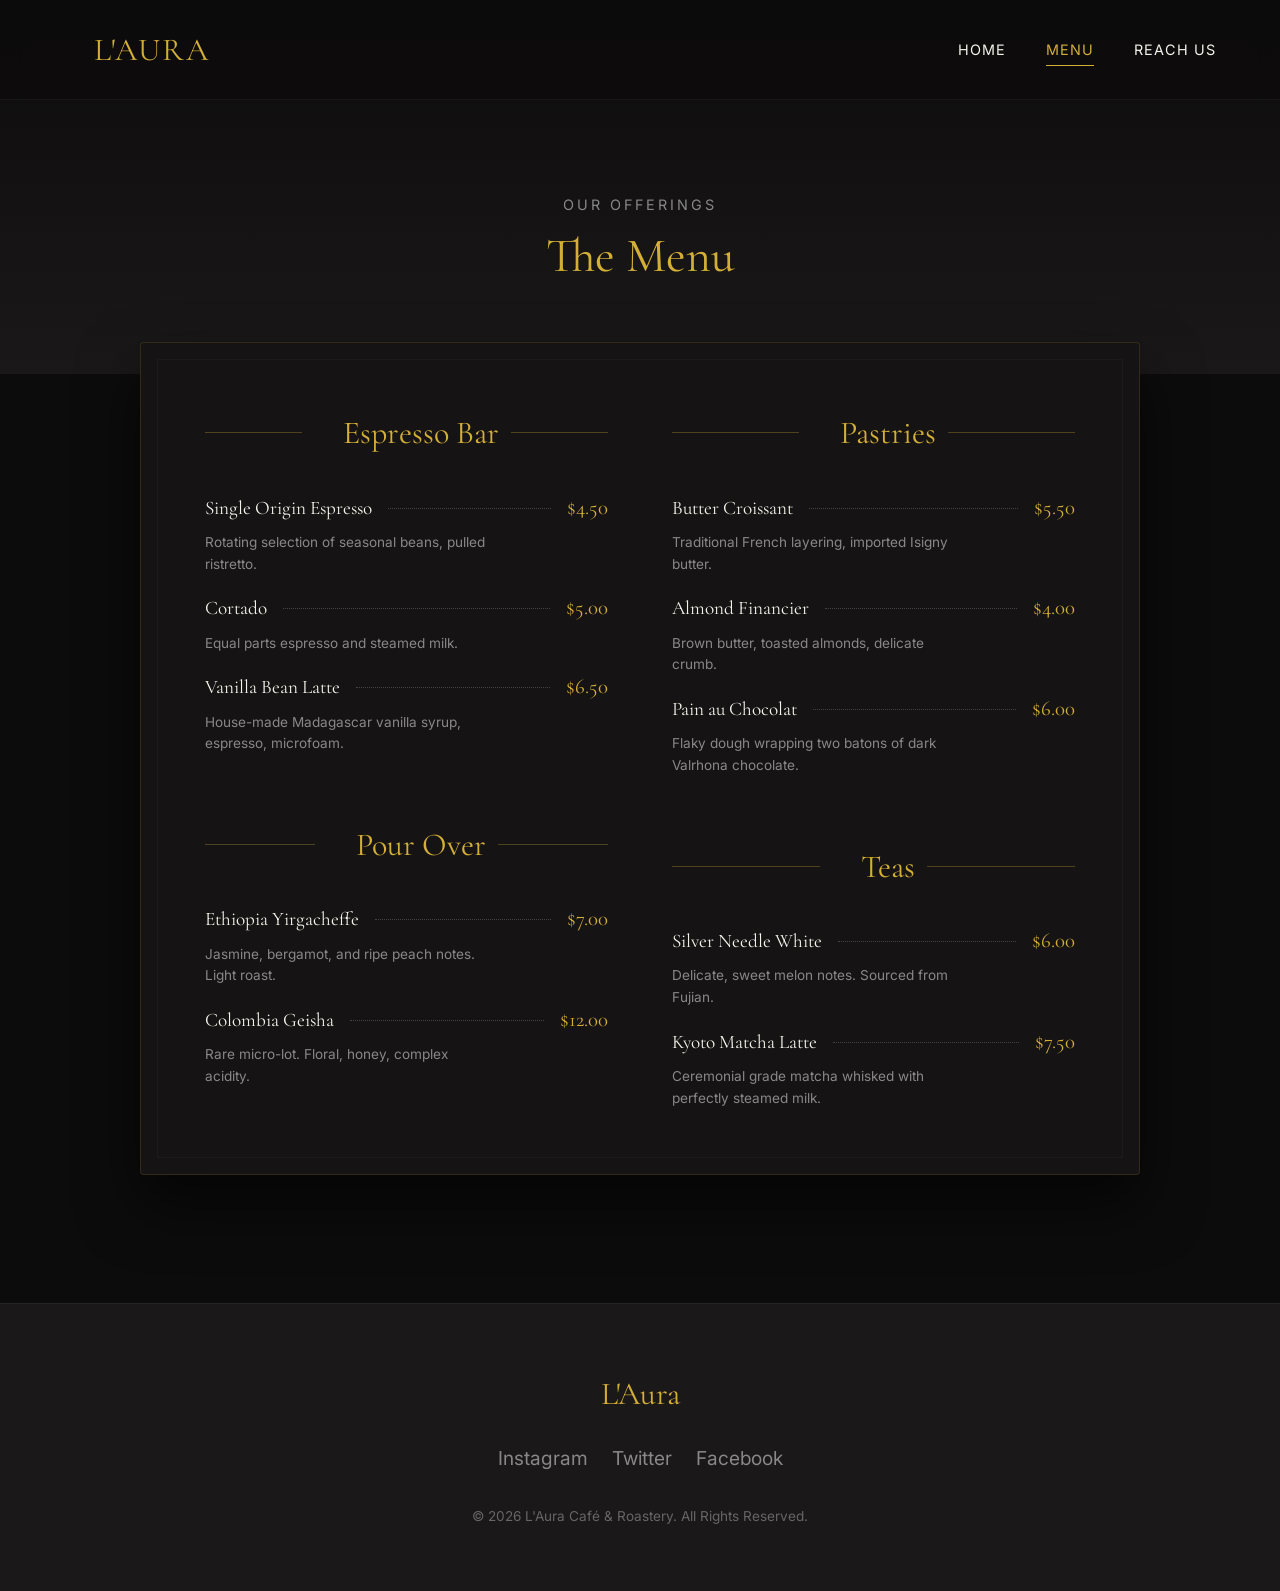
==== menu.html @ 6e77c5c4 "Menu: move item photos from list into the nutrition modal" ====
<!DOCTYPE html>
<html lang="en">
<head>
    <meta charset="UTF-8">
    <meta name="viewport" content="width=device-width, initial-scale=1.0">
    <title>Menu | L'Aura</title>
    <meta name="description" content="Explore our artisanal coffee and delicate pastry menu at L'Aura Café.">
    <link rel="preconnect" href="https://fonts.googleapis.com">
    <link rel="preconnect" href="https://fonts.gstatic.com" crossorigin>
    <link href="https://fonts.googleapis.com/css2?family=Cormorant+Garamond:ital,wght@0,300;0,400;0,600;1,400&family=Inter:wght@300;400;500&display=swap" rel="stylesheet">
    <!-- Tailwind CSS -->
    <script>tailwind.config = { corePlugins: { preflight: false }, theme: { extend: { colors: { gold: '#d4af37' } } } }</script>
    <script src="https://cdn.tailwindcss.com"></script>
    <!-- Swiper -->
    <link rel="stylesheet" href="https://cdn.jsdelivr.net/npm/swiper@11/swiper-bundle.min.css">
    <!-- AOS -->
    <link rel="stylesheet" href="https://cdn.jsdelivr.net/npm/aos@2.3.4/dist/aos.css">
    <!-- Styles -->
    <link rel="stylesheet" href="style.css">
    <style>
        .page-header {
            padding-top: 12rem;
            padding-bottom: 4rem;
            text-align: center;
            background: linear-gradient(to bottom, var(--color-bg) 0%, var(--color-secondary) 100%);
        }

        .menu-booklet {
            max-width: 1000px;
            margin: -2rem auto 8rem;
            background: #151313;
            border: 1px solid rgba(212, 175, 55, 0.15);
            padding: 4rem;
            box-shadow: 0 30px 60px rgba(0, 0, 0, 0.6);
            border-radius: 4px;
            position: relative;
        }

        .menu-booklet::before {
            content: '';
            position: absolute;
            top: 1rem; left: 1rem; right: 1rem; bottom: 1rem;
            border: 1px solid rgba(255, 255, 255, 0.03);
            pointer-events: none;
        }

        .menu-grid {
            display: grid;
            grid-template-columns: 1fr 1fr;
            gap: 4rem;
        }

        .menu-category-title {
            font-size: 2rem;
            margin-bottom: 2rem;
            text-align: center;
            color: var(--color-accent);
            display: flex;
            align-items: center;
            justify-content: center;
            gap: 0.75rem;
        }

        .menu-category-title::before,
        .menu-category-title::after {
            content: '';
            height: 1px;
            background: var(--color-accent);
            flex: 1;
            opacity: 0.3;
        }

        .menu-item {
            margin-bottom: 2.5rem;
            position: relative;
        }

        .menu-item.clickable {
            cursor: pointer;
            padding: 1rem;
            margin: -1rem;
            border-radius: 4px;
            transition: var(--transition);
        }

        .menu-item.clickable:hover { background: rgba(255, 255, 255, 0.03); }

        .click-hint {
            font-size: 0.7rem;
            text-transform: uppercase;
            letter-spacing: 1px;
            color: var(--color-accent);
            opacity: 0;
            transition: var(--transition);
            position: absolute;
            right: 1rem;
            bottom: 1rem;
        }

        .menu-item.clickable:hover .click-hint { opacity: 1; }

        .menu-item-header {
            display: flex;
            justify-content: space-between;
            align-items: baseline;
            margin-bottom: 0.5rem;
        }

        .dots {
            flex: 1;
            border-bottom: 1px dotted rgba(255, 255, 255, 0.2);
            margin: 0 1rem;
            position: relative;
            top: -5px;
        }

        .menu-item-title { font-size: 1.2rem; color: var(--color-text); }
        .menu-item-price { font-family: var(--font-heading); font-size: 1.3rem; color: var(--color-accent); }
        .menu-item-desc { font-size: 0.85rem; color: #888; padding-right: 7rem; }

        /* Modal */
        .modal-overlay {
            position: fixed; top: 0; left: 0;
            width: 100%; height: 100%;
            background: rgba(0, 0, 0, 0.8);
            backdrop-filter: blur(8px);
            -webkit-backdrop-filter: blur(8px);
            z-index: 2000;
            display: none;
            justify-content: center;
            align-items: center;
            opacity: 0;
            transition: opacity 0.4s ease;
        }
        .modal-overlay.show { opacity: 1; }

        .modal-content {
            background: var(--color-secondary);
            border: 1px solid rgba(212, 175, 55, 0.3);
            padding: 3rem;
            border-radius: 4px;
            max-width: 500px;
            width: 90%;
            position: relative;
            transform: translateY(20px) scale(0.95);
            transition: all 0.4s cubic-bezier(0.25, 0.46, 0.45, 0.94);
            box-shadow: 0 25px 50px -12px rgba(0, 0, 0, 0.5);
        }

        .modal-overlay.show .modal-content { transform: translateY(0) scale(1); }

        .close-modal {
            position: absolute; top: 1rem; right: 1.5rem;
            font-size: 2rem; color: #888; cursor: pointer;
            transition: var(--transition);
        }
        .close-modal:hover { color: var(--color-text); }

        .modal-title {
            font-size: 2rem;
            color: var(--color-accent);
            margin-bottom: 1.5rem;
            padding-bottom: 1rem;
            border-bottom: 1px solid rgba(255, 255, 255, 0.05);
        }

        .nutrition-grid { display: grid; grid-template-columns: 1fr; gap: 1rem; }

        .nutrition-item {
            display: flex;
            justify-content: space-between;
            align-items: center;
            padding: 0.8rem 0;
            border-bottom: 1px dashed rgba(255, 255, 255, 0.1);
        }
        .nutrition-item:last-child { border-bottom: none; }

        .nutrition-label {
            color: #aaa;
            font-size: 0.88rem;
            text-transform: uppercase;
            letter-spacing: 1px;
            display: flex;
            align-items: center;
            gap: 0.5rem;
        }
        .nutrition-label svg { width: 14px; height: 14px; color: var(--color-accent); opacity: 0.8; }
        .nutrition-value { color: var(--color-text); font-weight: 500; }

        @media (max-width: 768px) {
            .menu-grid { grid-template-columns: 1fr; gap: 2rem; }
            .menu-booklet { padding: 2rem; }
        }
    </style>
</head>
<body>

    <nav id="navbar">
        <a href="index.html" class="logo flex items-center gap-2">
            <i data-lucide="coffee" style="width:24px;height:24px;color:var(--color-accent);margin-right:6px;"></i>L'Aura
        </a>
        <div class="nav-links">
            <a href="index.html">Home</a>
            <a href="menu.html" class="active">Menu</a>
            <a href="reservation.html">Reach Us</a>
        </div>
        <button id="mobileToggle" aria-label="Toggle navigation">
            <i data-lucide="menu" style="width:24px;height:24px;"></i>
        </button>
    </nav>

    <div class="page-header">
        <span class="section-subtitle" data-aos="fade-up">Our Offerings</span>
        <h1 class="section-title" data-aos="fade-up" data-aos-delay="80">The Menu</h1>
    </div>

    <div class="menu-booklet" data-aos="fade-up" data-aos-delay="100">
        <div class="menu-grid">
            <!-- Column 1 -->
            <div>
                <h3 class="menu-category-title">
                    <i data-lucide="coffee" class="menu-category-icon"></i>
                    Espresso Bar
                </h3>

                <div class="menu-item clickable" data-image="https://images.unsplash.com/photo-1510591509098-f4fdc6d0ff04?q=80&w=800&auto=format&fit=crop" data-calories="5 kcal" data-macros="0g P / 1g C / 0g F" data-allergens="None" data-aos="fade-up" data-aos-delay="0">
                    <div class="menu-item-header">
                        <h4 class="menu-item-title">Single Origin Espresso</h4>
                        <div class="dots"></div>
                        <span class="menu-item-price">$4.50</span>
                    </div>
                    <p class="menu-item-desc">Rotating selection of seasonal beans, pulled ristretto.</p>
                    <span class="click-hint">Nutrition Info</span>
                </div>

                <div class="menu-item clickable" data-image="https://images.unsplash.com/photo-1534687941688-1b0fb600c02c?q=80&w=800&auto=format&fit=crop" data-calories="120 kcal" data-macros="6g P / 9g C / 7g F" data-allergens="Dairy (Milk)" data-aos="fade-up" data-aos-delay="80">
                    <div class="menu-item-header">
                        <h4 class="menu-item-title">Cortado</h4>
                        <div class="dots"></div>
                        <span class="menu-item-price">$5.00</span>
                    </div>
                    <p class="menu-item-desc">Equal parts espresso and steamed milk.</p>
                    <span class="click-hint">Nutrition Info</span>
                </div>

                <div class="menu-item clickable" data-image="https://images.unsplash.com/photo-1572442388796-11668a67e53d?q=80&w=800&auto=format&fit=crop" data-calories="250 kcal" data-macros="10g P / 35g C / 8g F" data-allergens="Dairy (Milk)" data-aos="fade-up" data-aos-delay="160">
                    <div class="menu-item-header">
                        <h4 class="menu-item-title">Vanilla Bean Latte</h4>
                        <div class="dots"></div>
                        <span class="menu-item-price">$6.50</span>
                    </div>
                    <p class="menu-item-desc">House-made Madagascar vanilla syrup, espresso, microfoam.</p>
                    <span class="click-hint">Nutrition Info</span>
                </div>

                <h3 class="menu-category-title" style="margin-top: 4rem;" data-aos="fade-up">
                    <i data-lucide="droplets" class="menu-category-icon"></i>
                    Pour Over
                </h3>

                <div class="menu-item clickable" data-image="https://images.unsplash.com/photo-1497935586351-b67a49e012bf?q=80&w=800&auto=format&fit=crop" data-calories="2 kcal" data-macros="0g P / 0g C / 0g F" data-allergens="None" data-aos="fade-up" data-aos-delay="0">
                    <div class="menu-item-header">
                        <h4 class="menu-item-title">Ethiopia Yirgacheffe</h4>
                        <div class="dots"></div>
                        <span class="menu-item-price">$7.00</span>
                    </div>
                    <p class="menu-item-desc">Jasmine, bergamot, and ripe peach notes. Light roast.</p>
                    <span class="click-hint">Nutrition Info</span>
                </div>

                <div class="menu-item clickable" data-image="https://images.unsplash.com/photo-1541167760496-1628856ab772?q=80&w=800&auto=format&fit=crop" data-calories="2 kcal" data-macros="0g P / 0g C / 0g F" data-allergens="None" data-aos="fade-up" data-aos-delay="80">
                    <div class="menu-item-header">
                        <h4 class="menu-item-title">Colombia Geisha</h4>
                        <div class="dots"></div>
                        <span class="menu-item-price">$12.00</span>
                    </div>
                    <p class="menu-item-desc">Rare micro-lot. Floral, honey, complex acidity.</p>
                    <span class="click-hint">Nutrition Info</span>
                </div>
            </div>

            <!-- Column 2 -->
            <div>
                <h3 class="menu-category-title" data-aos="fade-up">
                    <i data-lucide="cookie" class="menu-category-icon"></i>
                    Pastries
                </h3>

                <div class="menu-item clickable" data-image="https://images.unsplash.com/photo-1555507036-ab1f4038808a?q=80&w=800&auto=format&fit=crop" data-calories="340 kcal" data-macros="6g P / 38g C / 18g F" data-allergens="Gluten, Dairy, Eggs" data-aos="fade-up" data-aos-delay="0">
                    <div class="menu-item-header">
                        <h4 class="menu-item-title">Butter Croissant</h4>
                        <div class="dots"></div>
                        <span class="menu-item-price">$5.50</span>
                    </div>
                    <p class="menu-item-desc">Traditional French layering, imported Isigny butter.</p>
                    <span class="click-hint">Nutrition Info</span>
                </div>

                <div class="menu-item clickable" data-image="https://images.unsplash.com/photo-1621236378699-8597fc6a05b4?q=80&w=800&auto=format&fit=crop" data-calories="290 kcal" data-macros="7g P / 28g C / 16g F" data-allergens="Tree Nuts (Almond), Gluten, Dairy, Eggs" data-aos="fade-up" data-aos-delay="80">
                    <div class="menu-item-header">
                        <h4 class="menu-item-title">Almond Financier</h4>
                        <div class="dots"></div>
                        <span class="menu-item-price">$4.00</span>
                    </div>
                    <p class="menu-item-desc">Brown butter, toasted almonds, delicate crumb.</p>
                    <span class="click-hint">Nutrition Info</span>
                </div>

                <div class="menu-item clickable" data-image="https://images.unsplash.com/photo-1608198093002-ad4e005484ec?q=80&w=800&auto=format&fit=crop" data-calories="420 kcal" data-macros="5g P / 52g C / 22g F" data-allergens="Gluten, Dairy, Eggs, Soy" data-aos="fade-up" data-aos-delay="160">
                    <div class="menu-item-header">
                        <h4 class="menu-item-title">Pain au Chocolat</h4>
                        <div class="dots"></div>
                        <span class="menu-item-price">$6.00</span>
                    </div>
                    <p class="menu-item-desc">Flaky dough wrapping two batons of dark Valrhona chocolate.</p>
                    <span class="click-hint">Nutrition Info</span>
                </div>

                <h3 class="menu-category-title" style="margin-top: 4rem;" data-aos="fade-up">
                    <i data-lucide="leaf" class="menu-category-icon"></i>
                    Teas
                </h3>

                <div class="menu-item clickable" data-image="https://images.unsplash.com/photo-1576092762791-dd9e2220afa1?q=80&w=800&auto=format&fit=crop" data-calories="0 kcal" data-macros="0g P / 0g C / 0g F" data-allergens="None" data-aos="fade-up" data-aos-delay="0">
                    <div class="menu-item-header">
                        <h4 class="menu-item-title">Silver Needle White</h4>
                        <div class="dots"></div>
                        <span class="menu-item-price">$6.00</span>
                    </div>
                    <p class="menu-item-desc">Delicate, sweet melon notes. Sourced from Fujian.</p>
                    <span class="click-hint">Nutrition Info</span>
                </div>

                <div class="menu-item clickable" data-image="https://images.unsplash.com/photo-1582782500057-046637b55f1f?q=80&w=800&auto=format&fit=crop" data-calories="180 kcal" data-macros="5g P / 22g C / 6g F" data-allergens="Dairy (if standard milk)" data-aos="fade-up" data-aos-delay="80">
                    <div class="menu-item-header">
                        <h4 class="menu-item-title">Kyoto Matcha Latte</h4>
                        <div class="dots"></div>
                        <span class="menu-item-price">$7.50</span>
                    </div>
                    <p class="menu-item-desc">Ceremonial grade matcha whisked with perfectly steamed milk.</p>
                    <span class="click-hint">Nutrition Info</span>
                </div>
            </div>
        </div>
    </div>

    <!-- Nutrition Modal -->
    <div class="modal-overlay" id="nutrition-modal">
        <div class="modal-content" style="padding: 0; overflow: hidden;">
            <span class="close-modal" style="z-index: 10; background: rgba(0,0,0,0.6); width: 36px; height: 36px; border-radius: 50%; display: flex; justify-content: center; align-items: center; color: white;">&times;</span>
            <img id="modal-image" src="" alt="Menu item" style="width: 100%; height: 280px; object-fit: cover; border-bottom: 1px solid rgba(212,175,55,0.2);">
            <div style="padding: 2.5rem 3rem 3rem;">
                <h2 class="modal-title" id="modal-title" style="margin-top: 0;">Item Name</h2>
                <div class="nutrition-grid">
                    <div class="nutrition-item">
                        <span class="nutrition-label">
                            <i data-lucide="flame"></i> Calories
                        </span>
                        <span class="nutrition-value" id="modal-calories">0 kcal</span>
                    </div>
                    <div class="nutrition-item">
                        <span class="nutrition-label">
                            <i data-lucide="activity"></i> Macros (Pro / Carb / Fat)
                        </span>
                        <span class="nutrition-value" id="modal-macros">0g / 0g / 0g</span>
                    </div>
                    <div class="nutrition-item">
                        <span class="nutrition-label">
                            <i data-lucide="alert-triangle"></i> Allergens
                        </span>
                        <span class="nutrition-value" id="modal-allergens">None</span>
                    </div>
                </div>
            </div>
        </div>
    </div>

    <footer>
        <div class="footer-logo">L'Aura</div>
        <div class="social-links">
            <a href="https://www.instagram.com/chinsusea/" target="_blank">Instagram</a>
            <a href="https://twitter.com/L_Aura_Cafe" target="_blank">Twitter</a>
            <a href="https://www.facebook.com/suraseachin/?locale=th_TH" target="_blank">Facebook</a>
        </div>
        <p class="copyright">&copy; 2026 L'Aura Café &amp; Roastery. All Rights Reserved.</p>
    </footer>

    <script src="https://cdn.jsdelivr.net/npm/swiper@11/swiper-bundle.min.js"></script>
    <script src="https://cdn.jsdelivr.net/npm/aos@2.3.4/dist/aos.js"></script>
    <script src="https://unpkg.com/lucide@latest/dist/umd/lucide.min.js"></script>
    <script src="script.js"></script>
</body>
</html>
---- style.css ----
:root {
    --color-bg: #0d0c0c;
    --color-text: #f5f2eb;
    --color-accent: #d4af37;
    --color-secondary: #1a1818;
    --color-glass: rgba(26, 24, 24, 0.7);
    --font-heading: 'Cormorant Garamond', serif;
    --font-body: 'Inter', sans-serif;
    --transition: all 0.4s cubic-bezier(0.25, 0.46, 0.45, 0.94);
}

* {
    margin: 0;
    padding: 0;
    box-sizing: border-box;
}

/* ── Custom Scrollbar ───────────────────────────────────── */
/* Firefox */
* { scrollbar-width: thin; scrollbar-color: #d4af37 #0d0c0c; }

/* Chrome / Edge / Safari */
::-webkit-scrollbar { width: 6px; }
::-webkit-scrollbar-track { background: #0d0c0c; }
::-webkit-scrollbar-thumb {
    background: linear-gradient(180deg, #b8922e 0%, #d4af37 50%, #b8922e 100%);
    border-radius: 3px;
    border: 1px solid rgba(0, 0, 0, 0.3);
    transition: background 0.3s ease;
}
::-webkit-scrollbar-thumb:hover { background: linear-gradient(180deg, #d4af37 0%, #e8c84a 50%, #d4af37 100%); }
::-webkit-scrollbar-corner { background: #0d0c0c; }

body {
    background-color: var(--color-bg);
    color: var(--color-text);
    font-family: var(--font-body);
    line-height: 1.6;
    overflow-x: hidden;
    scroll-behavior: smooth;
}

h1, h2, h3, h4, h5, h6 {
    font-family: var(--font-heading);
    font-weight: 400;
}

a {
    text-decoration: none;
    color: var(--color-text);
    transition: var(--transition);
}

a:hover {
    color: var(--color-accent);
}

/* Navigation */
nav {
    position: fixed;
    top: 0;
    left: 0;
    width: 100%;
    padding: 1.5rem 5%;
    display: flex;
    justify-content: space-between;
    align-items: center;
    z-index: 1000;
    background: rgba(13, 12, 12, 0.8);
    backdrop-filter: blur(12px);
    -webkit-backdrop-filter: blur(12px);
    border-bottom: 1px solid rgba(255, 255, 255, 0.05);
    transition: var(--transition);
}

.logo {
    font-family: var(--font-heading);
    font-size: 2rem;
    color: var(--color-accent);
    letter-spacing: 2px;
    text-transform: uppercase;
}

.nav-links {
    display: flex;
    gap: 2.5rem;
}

.nav-links a {
    font-size: 0.9rem;
    text-transform: uppercase;
    letter-spacing: 1px;
    position: relative;
}

.nav-links a.active {
    color: var(--color-accent);
}

.nav-links a::after {
    content: '';
    position: absolute;
    bottom: -5px;
    left: 0;
    width: 0;
    height: 1px;
    background-color: var(--color-accent);
    transition: var(--transition);
}

.nav-links a:hover::after, .nav-links a.active::after {
    width: 100%;
}

.btn {
    display: inline-block;
    padding: 0.8rem 2rem;
    border: 1px solid var(--color-accent);
    color: var(--color-accent);
    background: transparent;
    font-family: var(--font-body);
    font-size: 0.9rem;
    text-transform: uppercase;
    letter-spacing: 2px;
    cursor: pointer;
    transition: var(--transition);
    border-radius: 2px;
}

.btn:hover {
    background: var(--color-accent);
    color: var(--color-bg);
}

/* Section Setup */
section {
    padding: 8rem 5%;
}

.section-header {
    text-align: center;
    margin-bottom: 5rem;
}

.section-title {
    font-size: 3rem;
    margin-bottom: 1rem;
    color: var(--color-accent);
}

.section-subtitle {
    font-size: 0.9rem;
    text-transform: uppercase;
    letter-spacing: 3px;
    color: #888;
}

/* Footer */
footer {
    background-color: var(--color-secondary);
    padding: 4rem 5%;
    text-align: center;
    border-top: 1px solid rgba(255, 255, 255, 0.05);
}

.footer-logo {
    font-family: var(--font-heading);
    font-size: 2rem;
    color: var(--color-accent);
    margin-bottom: 1.5rem;
}

.social-links {
    display: flex;
    justify-content: center;
    gap: 1.5rem;
    margin-bottom: 2rem;
}

.social-links a {
    color: #888;
    font-size: 1.2rem;
}

.social-links a:hover {
    color: var(--color-accent);
    transform: translateY(-3px);
}

.copyright {
    font-size: 0.85rem;
    color: #666;
}

/* Responsive */
@media (max-width: 768px) {
    .nav-links {
        display: none;
    }
}

/* Micro-animations class */
.reveal {
    opacity: 0;
    transform: translateY(30px);
    transition: all 0.8s ease-out;
}

.reveal.active {
    opacity: 1;
    transform: translateY(0);
}

/* Utilities */
.text-center { text-align: center; }
.mt-2 { margin-top: 2rem; }
.mb-2 { margin-bottom: 2rem; }

/* ══════════════════════════════════════════════════════
   Library Overrides & Extensions
   ══════════════════════════════════════════════════════ */

/* ── Mobile Nav ────────────────────────────────────────── */
#mobileToggle {
    display: none;
    background: transparent;
    border: none;
    color: var(--color-text);
    cursor: pointer;
    padding: 0.3rem;
    align-items: center;
}

@media (max-width: 768px) {
    #mobileToggle { display: flex; }
    .nav-links {
        display: none;
        position: absolute;
        top: 100%;
        left: 0;
        width: 100%;
        background: rgba(13, 12, 12, 0.98);
        flex-direction: column;
        padding: 1.5rem 5%;
        gap: 1.5rem;
        border-top: 1px solid rgba(255, 255, 255, 0.05);
        backdrop-filter: blur(12px);
    }
    .nav-links.open { display: flex; }
}

/* ── Lucide Icons ──────────────────────────────────────── */
.lucide, [data-lucide] { display: inline-block; vertical-align: middle; }
.icon-sm  { width: 16px; height: 16px; }
.icon-md  { width: 20px; height: 20px; }
.icon-lg  { width: 24px; height: 24px; }
.icon-xl  { width: 32px; height: 32px; }
.icon-gold { color: var(--color-accent); }

.section-icon {
    display: inline-flex;
    align-items: center;
    color: var(--color-accent);
    margin-bottom: 0.75rem;
    opacity: 0.65;
}
.section-icon svg { width: 28px; height: 28px; }

/* ── Testimonial Swiper ────────────────────────────────── */
.testimonial-swiper {
    width: 100%;
    padding: 2rem 0 5rem !important;
}
.testimonial-swiper .swiper-slide { width: 300px; height: auto; }

.testimonial-swiper .swiper-button-next,
.testimonial-swiper .swiper-button-prev { color: var(--color-accent); }
.testimonial-swiper .swiper-button-next::after,
.testimonial-swiper .swiper-button-prev::after { font-size: 1.2rem; }

.testimonial-swiper .swiper-pagination-bullet {
    background: #555;
    opacity: 1;
    transition: all 0.3s ease;
}
.testimonial-swiper .swiper-pagination-bullet-active { background: var(--color-accent); }
.testimonial-swiper .swiper-pagination-bullet-active-main {
    background: var(--color-accent);
    transform: scale(1.4);
}

/* ── Gallery Swiper ────────────────────────────────────── */
.gallery-swiper {
    width: 100%;
    height: 420px;
    border-radius: 4px;
    overflow: hidden;
    border: 1px solid rgba(212, 175, 55, 0.12);
    position: relative;
}
.gallery-swiper .swiper-slide img { width: 100%; height: 100%; object-fit: cover; display: block; }
.gallery-swiper .swiper-button-next,
.gallery-swiper .swiper-button-prev {
    color: var(--color-accent);
    background: rgba(13, 12, 12, 0.65);
    width: 40px;
    height: 40px;
    border-radius: 2px;
    backdrop-filter: blur(4px);
}
.gallery-swiper .swiper-button-next::after,
.gallery-swiper .swiper-button-prev::after { font-size: 0.95rem; }

.gallery-swiper .swiper-pagination-bullet { background: rgba(255,255,255,0.45); opacity: 1; }
.gallery-swiper .swiper-pagination-bullet-active { background: var(--color-accent); }

.gallery-slide-caption {
    position: absolute;
    bottom: 0; left: 0; right: 0;
    padding: 3rem 1.5rem 1rem;
    background: linear-gradient(transparent, rgba(13, 12, 12, 0.75));
    font-size: 0.78rem;
    text-transform: uppercase;
    letter-spacing: 2px;
    color: var(--color-accent);
    pointer-events: none;
}

.gallery-thumbs { margin-top: 0.6rem; height: 85px; }
.gallery-thumbs .swiper-slide {
    opacity: 0.4;
    cursor: pointer;
    border-radius: 3px;
    overflow: hidden;
    transition: opacity 0.3s ease;
    border: 2px solid transparent;
}
.gallery-thumbs .swiper-slide-thumb-active {
    opacity: 1;
    border-color: var(--color-accent);
}
.gallery-thumbs img { width: 100%; height: 85px; object-fit: cover; display: block; }

/* ── Flatpickr Dark Theme ──────────────────────────────── */
.flatpickr-calendar {
    background: #1a1818 !important;
    border: 1px solid rgba(212, 175, 55, 0.25) !important;
    box-shadow: 0 24px 60px rgba(0, 0, 0, 0.7) !important;
    border-radius: 4px !important;
    color: #f5f2eb !important;
}
.flatpickr-day { color: #f5f2eb !important; border-radius: 2px !important; }
.flatpickr-day.selected, .flatpickr-day.selected:hover {
    background: #d4af37 !important;
    border-color: #d4af37 !important;
    color: #0d0c0c !important;
}
.flatpickr-day:hover, .flatpickr-day:focus {
    background: rgba(212, 175, 55, 0.15) !important;
    border-color: transparent !important;
    color: #f5f2eb !important;
}
.flatpickr-day.today { border-color: rgba(212, 175, 55, 0.5) !important; }
.flatpickr-day.flatpickr-disabled,
.flatpickr-day.prevMonthDay,
.flatpickr-day.nextMonthDay { color: #3a3a3a !important; }

.flatpickr-months .flatpickr-month,
.flatpickr-weekdays,
span.flatpickr-weekday {
    background: #1a1818 !important;
    color: var(--color-accent) !important;
    fill: var(--color-accent) !important;
}
.flatpickr-current-month .flatpickr-monthDropdown-months,
.flatpickr-current-month input.cur-year { color: #f5f2eb !important; background: transparent !important; }
.flatpickr-months .flatpickr-prev-month,
.flatpickr-months .flatpickr-next-month { color: var(--color-accent) !important; fill: var(--color-accent) !important; }

.flatpickr-time {
    background: #1a1818 !important;
    border-top: 1px solid rgba(212, 175, 55, 0.1) !important;
}
.flatpickr-time input.flatpickr-hour,
.flatpickr-time input.flatpickr-minute,
.flatpickr-time .flatpickr-am-pm { color: #f5f2eb !important; background: transparent !important; }
.flatpickr-time .numInputWrapper:hover,
.flatpickr-time .flatpickr-am-pm:hover { background: rgba(212, 175, 55, 0.1) !important; }

/* ── Plan Your Visit Widget ────────────────────────────── */
.visit-planner-section {
    background: var(--color-secondary);
    padding: 4rem 5%;
    border-top: 1px solid rgba(255, 255, 255, 0.04);
    border-bottom: 1px solid rgba(255, 255, 255, 0.04);
}
.visit-planner {
    max-width: 1100px;
    margin: 0 auto;
    background: rgba(255, 255, 255, 0.02);
    border: 1px solid rgba(212, 175, 55, 0.15);
    border-radius: 4px;
    padding: 3rem;
    backdrop-filter: blur(10px);
}
.visit-planner-header { margin-bottom: 2rem; }
.visit-planner-header h3 { font-size: 2rem; color: var(--color-accent); margin-bottom: 0.4rem; }
.visit-planner-header p { color: #777; font-size: 0.9rem; letter-spacing: 0.5px; }

.planner-grid {
    display: grid;
    grid-template-columns: 1fr 1fr auto;
    gap: 1.5rem;
    align-items: end;
}
.planner-group { display: flex; flex-direction: column; gap: 0.5rem; }
.planner-label {
    font-size: 0.78rem;
    text-transform: uppercase;
    letter-spacing: 2px;
    color: #888;
    display: flex;
    align-items: center;
    gap: 0.4rem;
}
.planner-label svg { width: 13px; height: 13px; color: var(--color-accent); }
.planner-input {
    background: rgba(0, 0, 0, 0.35);
    border: 1px solid rgba(255, 255, 255, 0.08);
    padding: 0.9rem 1rem;
    color: var(--color-text);
    font-family: var(--font-body);
    border-radius: 2px;
    outline: none;
    transition: var(--transition);
    cursor: pointer;
    width: 100%;
    font-size: 0.9rem;
}
.planner-input:focus { border-color: var(--color-accent); }
.planner-input::placeholder { color: #444; }

@media (max-width: 768px) {
    .planner-grid { grid-template-columns: 1fr; }
    .visit-planner { padding: 2rem; }
}

/* ── Menu category icon ────────────────────────────────── */
.menu-category-icon { width: 17px; height: 17px; color: var(--color-accent); flex-shrink: 0; }
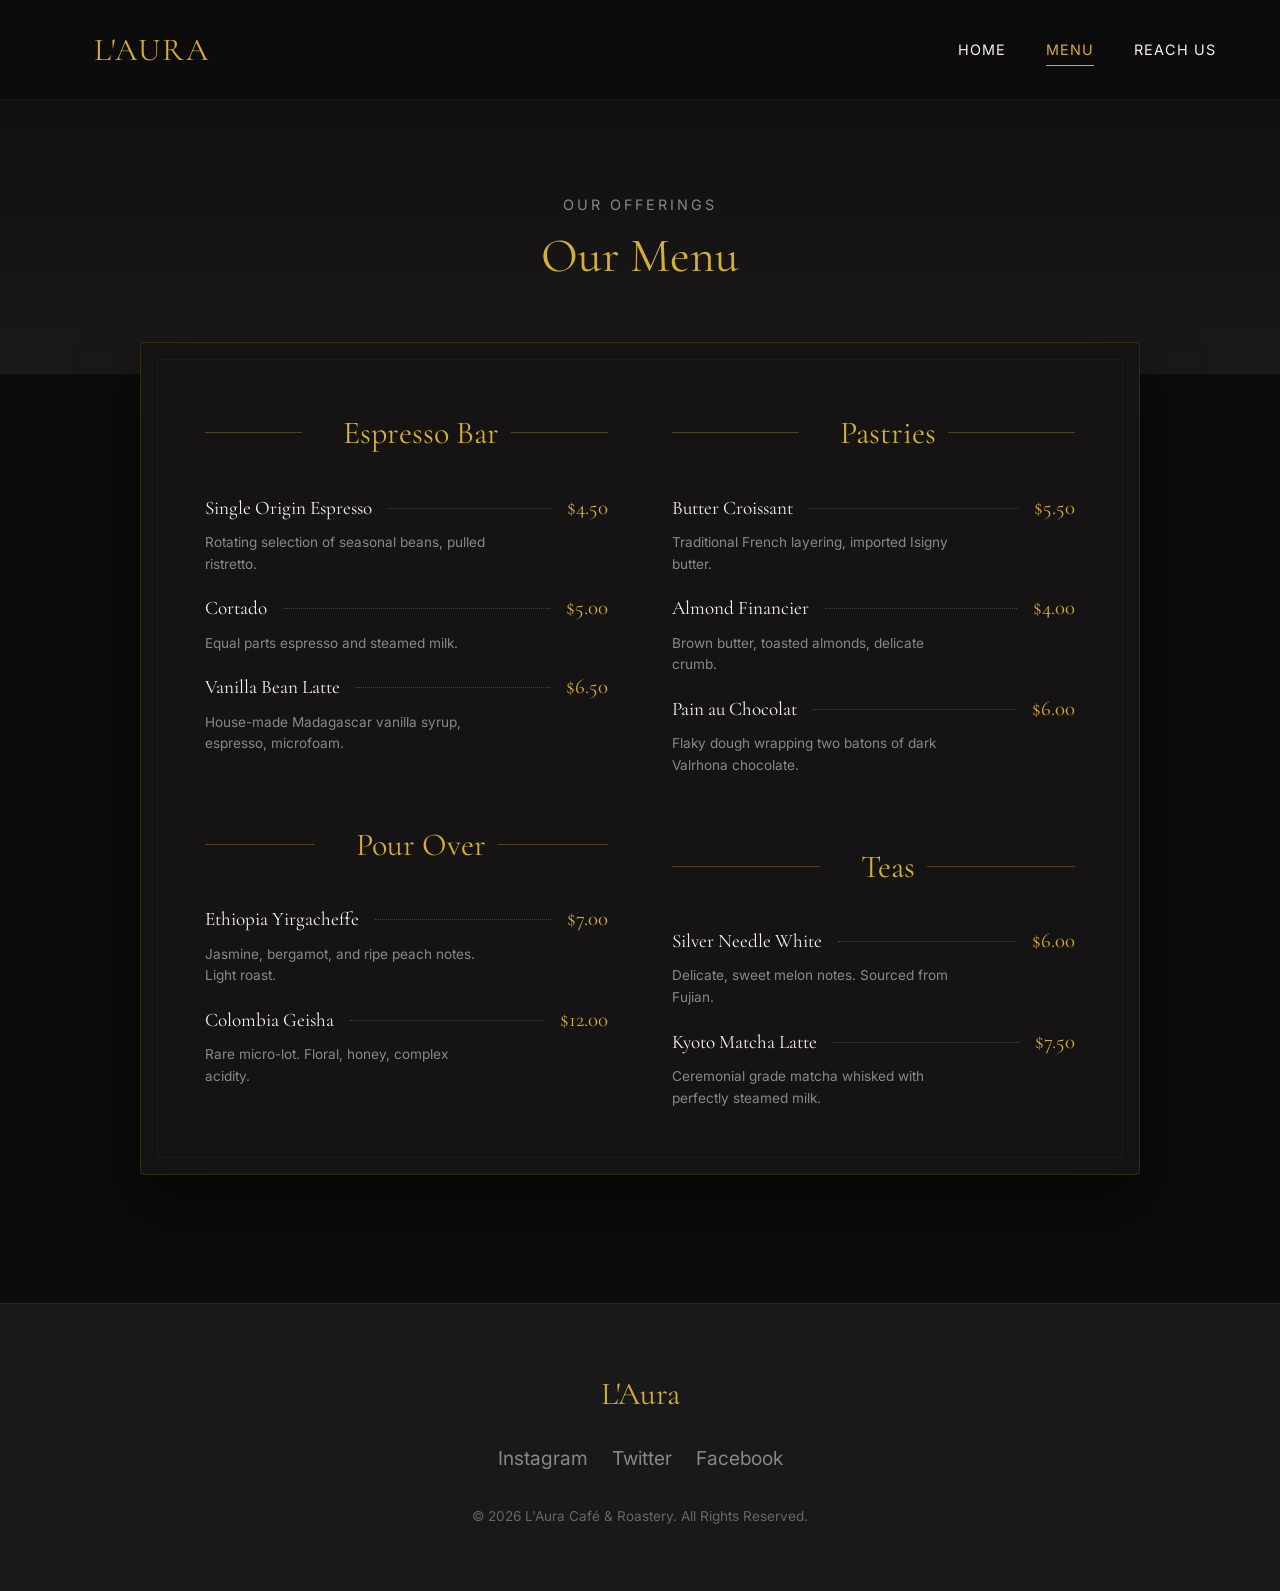
==== commit 0ea0409b: "UI: Add Lenis, Typed.js, Vanilla-Tilt, and RoughNotation for premium interactive feel" ====
--- a/menu.html
+++ b/menu.html
@@ -211,7 +211,7 @@
 
     <div class="page-header">
         <span class="section-subtitle" data-aos="fade-up">Our Offerings</span>
-        <h1 class="section-title" data-aos="fade-up" data-aos-delay="80">The Menu</h1>
+        <h1 class="section-title" data-aos="fade-up" data-aos-delay="80">Our <span id="rn-specialties">Menu</span></h1>
     </div>
 
     <div class="menu-booklet" data-aos="fade-up" data-aos-delay="100">
@@ -223,7 +223,7 @@
                     Espresso Bar
                 </h3>
 
-                <div class="menu-item clickable" data-image="https://images.unsplash.com/photo-1510591509098-f4fdc6d0ff04?q=80&w=800&auto=format&fit=crop" data-calories="5 kcal" data-macros="0g P / 1g C / 0g F" data-allergens="None" data-aos="fade-up" data-aos-delay="0">
+                <div class="menu-item clickable" data-tilt data-tilt-max="5" data-tilt-scale="1.02" data-tilt-glare="true" data-tilt-max-glare="0.2" data-image="https://images.unsplash.com/photo-1510591509098-f4fdc6d0ff04?q=80&w=800&auto=format&fit=crop" data-calories="5 kcal" data-macros="0g P / 1g C / 0g F" data-allergens="None" data-aos="fade-up" data-aos-delay="0">
                     <div class="menu-item-header">
                         <h4 class="menu-item-title">Single Origin Espresso</h4>
                         <div class="dots"></div>
@@ -233,7 +233,7 @@
                     <span class="click-hint">Nutrition Info</span>
                 </div>
 
-                <div class="menu-item clickable" data-image="https://images.unsplash.com/photo-1534687941688-1b0fb600c02c?q=80&w=800&auto=format&fit=crop" data-calories="120 kcal" data-macros="6g P / 9g C / 7g F" data-allergens="Dairy (Milk)" data-aos="fade-up" data-aos-delay="80">
+                <div class="menu-item clickable" data-tilt data-tilt-max="5" data-tilt-scale="1.02" data-tilt-glare="true" data-tilt-max-glare="0.2" data-image="https://images.unsplash.com/photo-1534687941688-1b0fb600c02c?q=80&w=800&auto=format&fit=crop" data-calories="120 kcal" data-macros="6g P / 9g C / 7g F" data-allergens="Dairy (Milk)" data-aos="fade-up" data-aos-delay="80">
                     <div class="menu-item-header">
                         <h4 class="menu-item-title">Cortado</h4>
                         <div class="dots"></div>
@@ -243,7 +243,7 @@
                     <span class="click-hint">Nutrition Info</span>
                 </div>
 
-                <div class="menu-item clickable" data-image="https://images.unsplash.com/photo-1572442388796-11668a67e53d?q=80&w=800&auto=format&fit=crop" data-calories="250 kcal" data-macros="10g P / 35g C / 8g F" data-allergens="Dairy (Milk)" data-aos="fade-up" data-aos-delay="160">
+                <div class="menu-item clickable" data-tilt data-tilt-max="5" data-tilt-scale="1.02" data-tilt-glare="true" data-tilt-max-glare="0.2" data-image="https://images.unsplash.com/photo-1572442388796-11668a67e53d?q=80&w=800&auto=format&fit=crop" data-calories="250 kcal" data-macros="10g P / 35g C / 8g F" data-allergens="Dairy (Milk)" data-aos="fade-up" data-aos-delay="160">
                     <div class="menu-item-header">
                         <h4 class="menu-item-title">Vanilla Bean Latte</h4>
                         <div class="dots"></div>
@@ -258,7 +258,7 @@
                     Pour Over
                 </h3>
 
-                <div class="menu-item clickable" data-image="https://images.unsplash.com/photo-1497935586351-b67a49e012bf?q=80&w=800&auto=format&fit=crop" data-calories="2 kcal" data-macros="0g P / 0g C / 0g F" data-allergens="None" data-aos="fade-up" data-aos-delay="0">
+                <div class="menu-item clickable" data-tilt data-tilt-max="5" data-tilt-scale="1.02" data-tilt-glare="true" data-tilt-max-glare="0.2" data-image="https://images.unsplash.com/photo-1497935586351-b67a49e012bf?q=80&w=800&auto=format&fit=crop" data-calories="2 kcal" data-macros="0g P / 0g C / 0g F" data-allergens="None" data-aos="fade-up" data-aos-delay="0">
                     <div class="menu-item-header">
                         <h4 class="menu-item-title">Ethiopia Yirgacheffe</h4>
                         <div class="dots"></div>
@@ -268,7 +268,7 @@
                     <span class="click-hint">Nutrition Info</span>
                 </div>
 
-                <div class="menu-item clickable" data-image="https://images.unsplash.com/photo-1541167760496-1628856ab772?q=80&w=800&auto=format&fit=crop" data-calories="2 kcal" data-macros="0g P / 0g C / 0g F" data-allergens="None" data-aos="fade-up" data-aos-delay="80">
+                <div class="menu-item clickable" data-tilt data-tilt-max="5" data-tilt-scale="1.02" data-tilt-glare="true" data-tilt-max-glare="0.2" data-image="https://images.unsplash.com/photo-1541167760496-1628856ab772?q=80&w=800&auto=format&fit=crop" data-calories="2 kcal" data-macros="0g P / 0g C / 0g F" data-allergens="None" data-aos="fade-up" data-aos-delay="80">
                     <div class="menu-item-header">
                         <h4 class="menu-item-title">Colombia Geisha</h4>
                         <div class="dots"></div>
@@ -286,7 +286,7 @@
                     Pastries
                 </h3>
 
-                <div class="menu-item clickable" data-image="https://images.unsplash.com/photo-1555507036-ab1f4038808a?q=80&w=800&auto=format&fit=crop" data-calories="340 kcal" data-macros="6g P / 38g C / 18g F" data-allergens="Gluten, Dairy, Eggs" data-aos="fade-up" data-aos-delay="0">
+                <div class="menu-item clickable" data-tilt data-tilt-max="5" data-tilt-scale="1.02" data-tilt-glare="true" data-tilt-max-glare="0.2" data-image="https://images.unsplash.com/photo-1555507036-ab1f4038808a?q=80&w=800&auto=format&fit=crop" data-calories="340 kcal" data-macros="6g P / 38g C / 18g F" data-allergens="Gluten, Dairy, Eggs" data-aos="fade-up" data-aos-delay="0">
                     <div class="menu-item-header">
                         <h4 class="menu-item-title">Butter Croissant</h4>
                         <div class="dots"></div>
@@ -296,7 +296,7 @@
                     <span class="click-hint">Nutrition Info</span>
                 </div>
 
-                <div class="menu-item clickable" data-image="https://images.unsplash.com/photo-1621236378699-8597fc6a05b4?q=80&w=800&auto=format&fit=crop" data-calories="290 kcal" data-macros="7g P / 28g C / 16g F" data-allergens="Tree Nuts (Almond), Gluten, Dairy, Eggs" data-aos="fade-up" data-aos-delay="80">
+                <div class="menu-item clickable" data-tilt data-tilt-max="5" data-tilt-scale="1.02" data-tilt-glare="true" data-tilt-max-glare="0.2" data-image="https://images.unsplash.com/photo-1621236378699-8597fc6a05b4?q=80&w=800&auto=format&fit=crop" data-calories="290 kcal" data-macros="7g P / 28g C / 16g F" data-allergens="Tree Nuts (Almond), Gluten, Dairy, Eggs" data-aos="fade-up" data-aos-delay="80">
                     <div class="menu-item-header">
                         <h4 class="menu-item-title">Almond Financier</h4>
                         <div class="dots"></div>
@@ -306,7 +306,7 @@
                     <span class="click-hint">Nutrition Info</span>
                 </div>
 
-                <div class="menu-item clickable" data-image="https://images.unsplash.com/photo-1608198093002-ad4e005484ec?q=80&w=800&auto=format&fit=crop" data-calories="420 kcal" data-macros="5g P / 52g C / 22g F" data-allergens="Gluten, Dairy, Eggs, Soy" data-aos="fade-up" data-aos-delay="160">
+                <div class="menu-item clickable" data-tilt data-tilt-max="5" data-tilt-scale="1.02" data-tilt-glare="true" data-tilt-max-glare="0.2" data-image="https://images.unsplash.com/photo-1608198093002-ad4e005484ec?q=80&w=800&auto=format&fit=crop" data-calories="420 kcal" data-macros="5g P / 52g C / 22g F" data-allergens="Gluten, Dairy, Eggs, Soy" data-aos="fade-up" data-aos-delay="160">
                     <div class="menu-item-header">
                         <h4 class="menu-item-title">Pain au Chocolat</h4>
                         <div class="dots"></div>
@@ -321,7 +321,7 @@
                     Teas
                 </h3>
 
-                <div class="menu-item clickable" data-image="https://images.unsplash.com/photo-1576092762791-dd9e2220afa1?q=80&w=800&auto=format&fit=crop" data-calories="0 kcal" data-macros="0g P / 0g C / 0g F" data-allergens="None" data-aos="fade-up" data-aos-delay="0">
+                <div class="menu-item clickable" data-tilt data-tilt-max="5" data-tilt-scale="1.02" data-tilt-glare="true" data-tilt-max-glare="0.2" data-image="https://images.unsplash.com/photo-1576092762791-dd9e2220afa1?q=80&w=800&auto=format&fit=crop" data-calories="0 kcal" data-macros="0g P / 0g C / 0g F" data-allergens="None" data-aos="fade-up" data-aos-delay="0">
                     <div class="menu-item-header">
                         <h4 class="menu-item-title">Silver Needle White</h4>
                         <div class="dots"></div>
@@ -331,7 +331,7 @@
                     <span class="click-hint">Nutrition Info</span>
                 </div>
 
-                <div class="menu-item clickable" data-image="https://images.unsplash.com/photo-1582782500057-046637b55f1f?q=80&w=800&auto=format&fit=crop" data-calories="180 kcal" data-macros="5g P / 22g C / 6g F" data-allergens="Dairy (if standard milk)" data-aos="fade-up" data-aos-delay="80">
+                <div class="menu-item clickable" data-tilt data-tilt-max="5" data-tilt-scale="1.02" data-tilt-glare="true" data-tilt-max-glare="0.2" data-image="https://images.unsplash.com/photo-1582782500057-046637b55f1f?q=80&w=800&auto=format&fit=crop" data-calories="180 kcal" data-macros="5g P / 22g C / 6g F" data-allergens="Dairy (if standard milk)" data-aos="fade-up" data-aos-delay="80">
                     <div class="menu-item-header">
                         <h4 class="menu-item-title">Kyoto Matcha Latte</h4>
                         <div class="dots"></div>
@@ -388,6 +388,9 @@
     <script src="https://cdn.jsdelivr.net/npm/swiper@11/swiper-bundle.min.js"></script>
     <script src="https://cdn.jsdelivr.net/npm/aos@2.3.4/dist/aos.js"></script>
     <script src="https://unpkg.com/lucide@latest/dist/umd/lucide.min.js"></script>
+    <script src="https://unpkg.com/@studio-freight/lenis@1.0.42/dist/lenis.min.js"></script>
+    <script src="https://cdnjs.cloudflare.com/ajax/libs/vanilla-tilt/1.8.1/vanilla-tilt.min.js"></script>
+    <script src="https://unpkg.com/rough-notation/lib/rough-notation.iife.js"></script>
     <script src="script.js"></script>
 </body>
 </html>
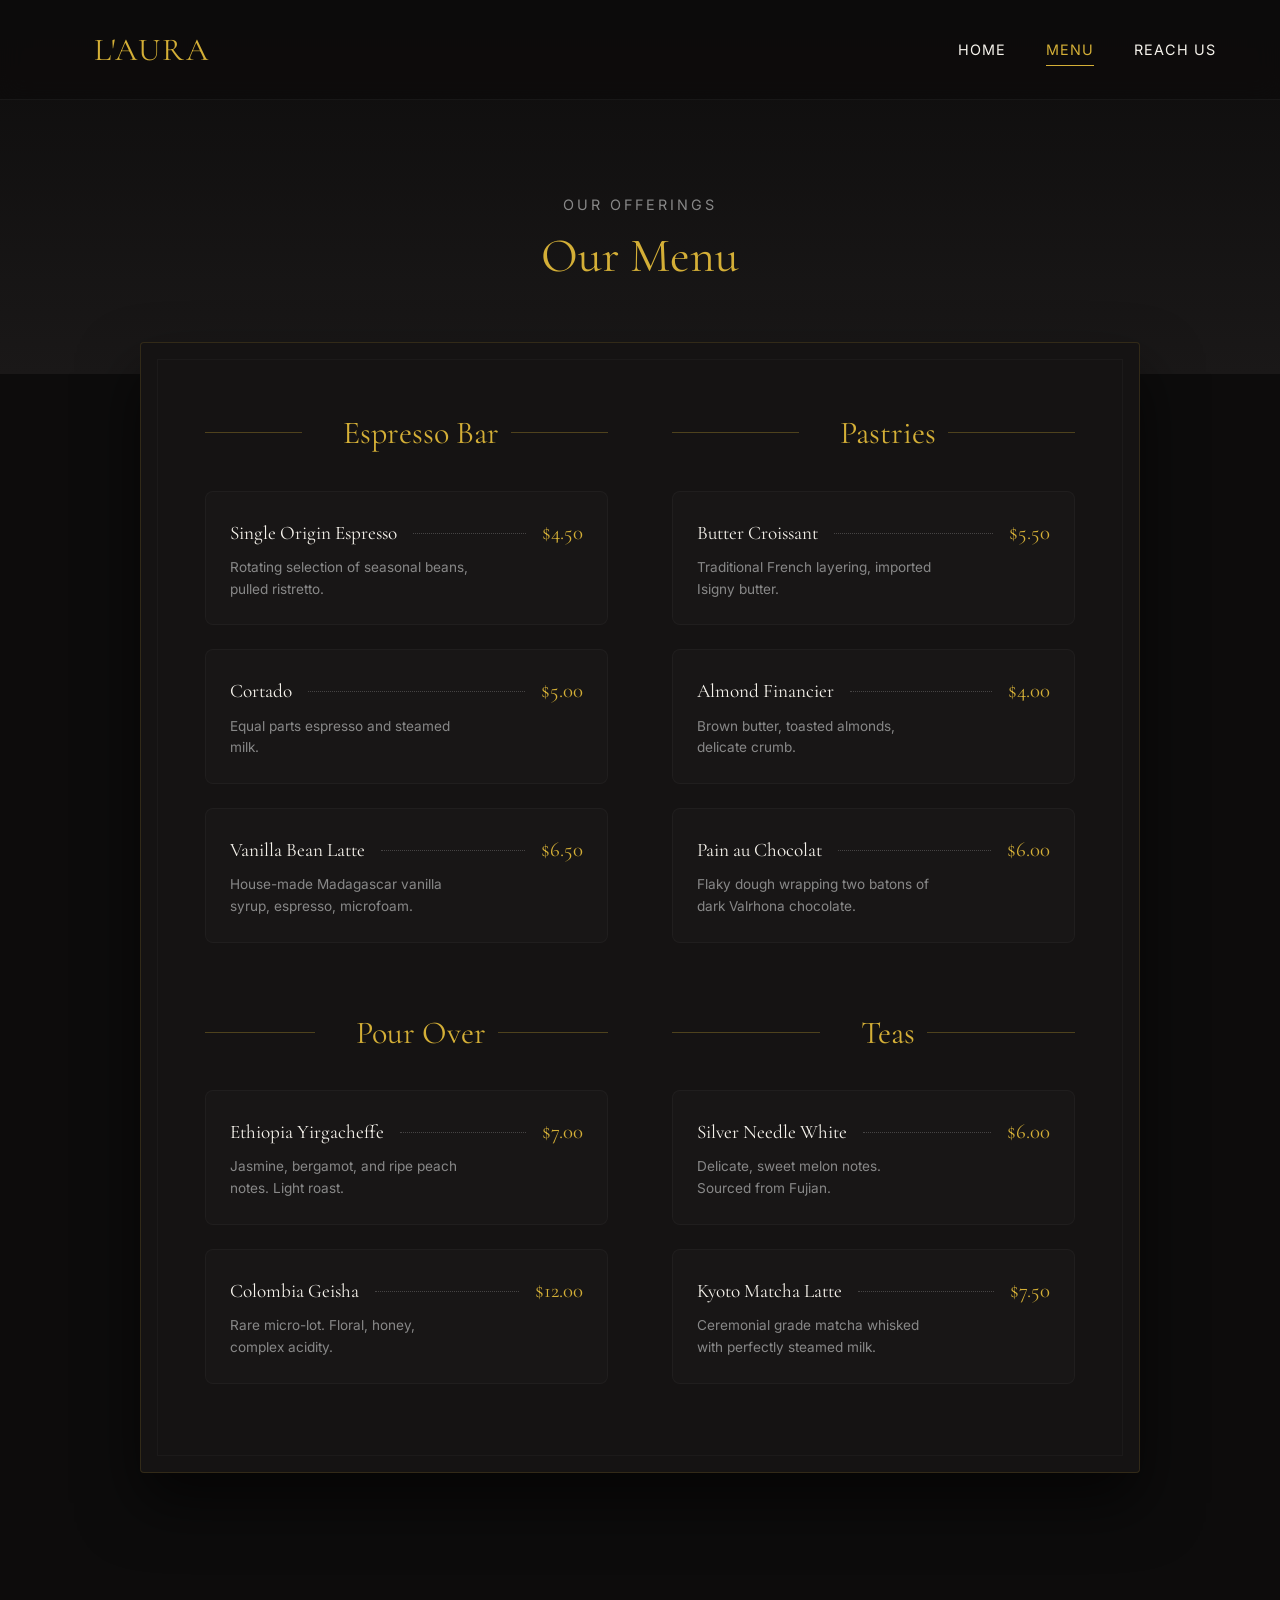
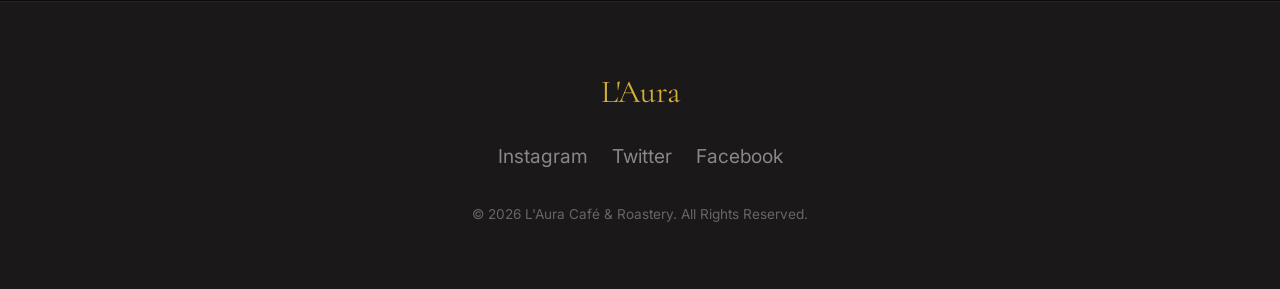
==== commit 752867d2: "UI: fix menu cards overlap and enhance 3D tilt visibility" ====
--- a/menu.html
+++ b/menu.html
@@ -71,19 +71,25 @@
         }
 
         .menu-item {
-            margin-bottom: 2.5rem;
             position: relative;
         }
 
         .menu-item.clickable {
             cursor: pointer;
-            padding: 1rem;
-            margin: -1rem;
-            border-radius: 4px;
-            transition: var(--transition);
-        }
-
-        .menu-item.clickable:hover { background: rgba(255, 255, 255, 0.03); }
+            padding: 1.5rem;
+            margin-bottom: 1.5rem;
+            border-radius: 8px;
+            background: rgba(255, 255, 255, 0.015);
+            border: 1px solid rgba(255, 255, 255, 0.03);
+            transition: background 0.3s ease, border-color 0.3s ease, z-index 0s;
+            z-index: 1;
+        }
+
+        .menu-item.clickable:hover { 
+            background: rgba(255, 255, 255, 0.04); 
+            border-color: rgba(212, 175, 55, 0.2);
+            z-index: 10;
+        }
 
         .click-hint {
             font-size: 0.7rem;
@@ -93,8 +99,9 @@
             opacity: 0;
             transition: var(--transition);
             position: absolute;
-            right: 1rem;
-            bottom: 1rem;
+            right: 1.5rem;
+            bottom: 1.5rem;
+            transform: translateZ(20px);
         }
 
         .menu-item.clickable:hover .click-hint { opacity: 1; }
@@ -104,6 +111,7 @@
             justify-content: space-between;
             align-items: baseline;
             margin-bottom: 0.5rem;
+            transform: translateZ(30px);
         }
 
         .dots {
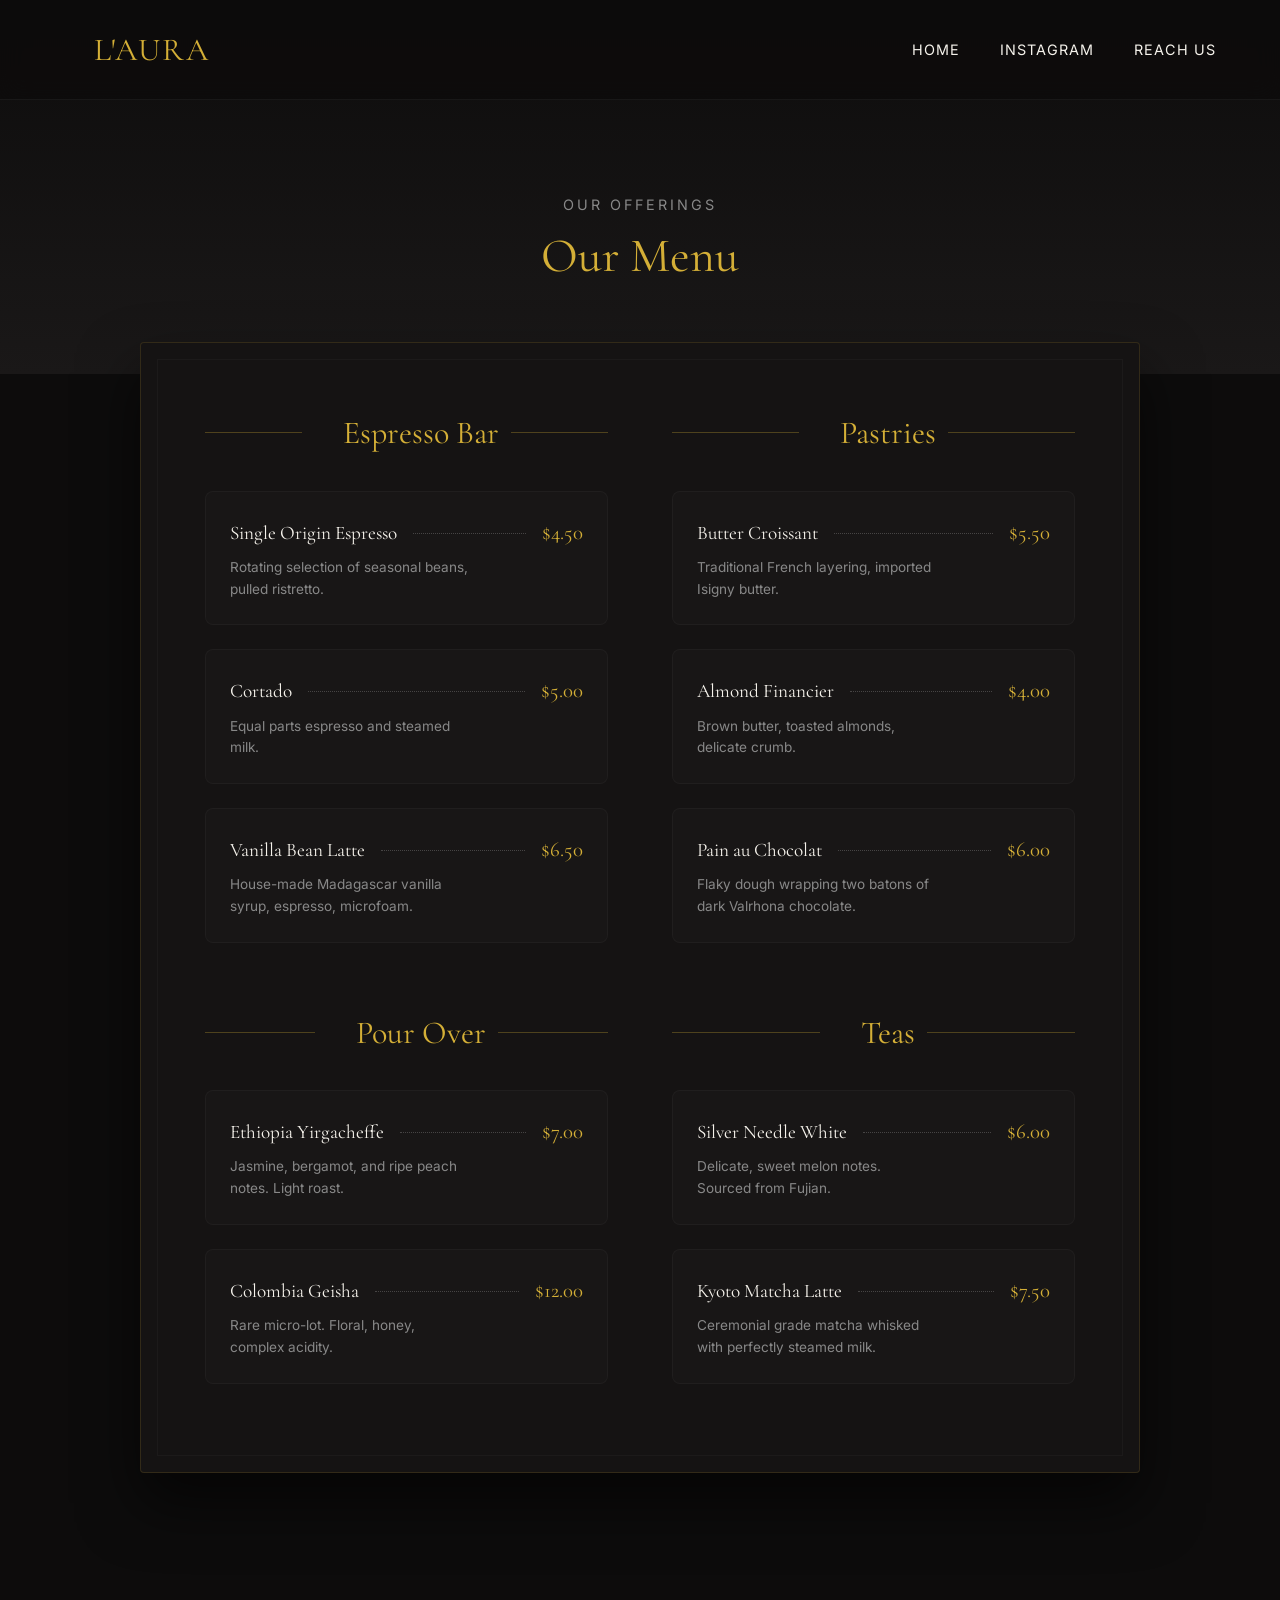
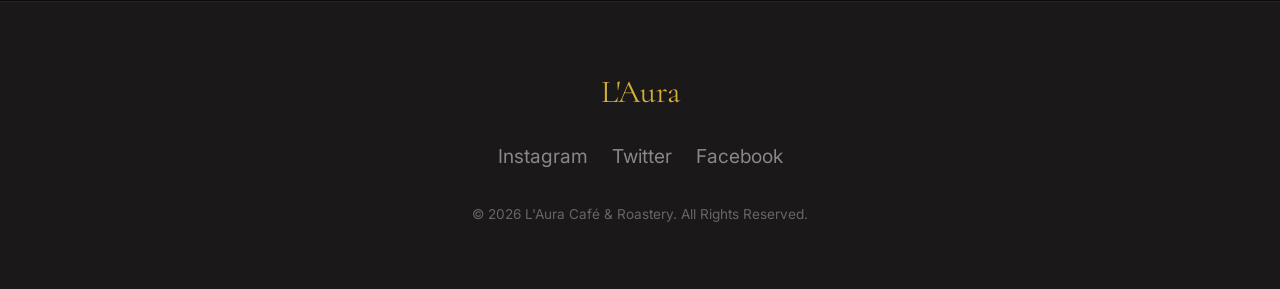
==== commit f9e44079: "UI: Refactor to single-page layout, emphasize Instagram, merge gallery/contact" ====
--- a/menu.html
+++ b/menu.html
@@ -208,9 +208,9 @@
             <i data-lucide="coffee" style="width:24px;height:24px;color:var(--color-accent);margin-right:6px;"></i>L'Aura
         </a>
         <div class="nav-links">
-            <a href="index.html">Home</a>
-            <a href="menu.html" class="active">Menu</a>
-            <a href="reservation.html">Reach Us</a>
+            <a href="index.html#hero">Home</a>
+            <a href="index.html#instagram-showcase">Instagram</a>
+            <a href="index.html#reach-wrap">Reach Us</a>
         </div>
         <button id="mobileToggle" aria-label="Toggle navigation">
             <i data-lucide="menu" style="width:24px;height:24px;"></i>
--- a/style.css
+++ b/style.css
@@ -447,3 +447,271 @@
 
 /* ── Menu category icon ────────────────────────────────── */
 .menu-category-icon { width: 17px; height: 17px; color: var(--color-accent); flex-shrink: 0; }
+
+/* ── Instagram Showcase ────────────────────────────── */
+#instagram-showcase {
+    background: #0d0c0c;
+    text-align: center;
+    padding: 8rem 5%;
+    border-bottom: 1px solid rgba(255, 255, 255, 0.05);
+}
+.ig-handle {
+    font-family: var(--font-heading);
+    font-size: 4rem;
+    color: var(--color-accent);
+    display: block;
+    margin: 1.5rem 0 2rem;
+    font-style: italic;
+    transition: var(--transition);
+}
+.ig-handle:hover {
+    color: #fff;
+    transform: scale(1.02);
+}
+
+/* ── Gallery Section fills screen from nav ─────────── */
+#gallery-section {
+    padding-top: calc(72px + 3rem);
+    padding-bottom: 3rem;
+    background: var(--color-bg);
+    padding-left: 5%;
+    padding-right: 5%;
+}
+
+.gallery-section-header {
+    text-align: center;
+    margin-bottom: 2.5rem;
+}
+
+.gallery-wrap { max-width: 1100px; margin: 0 auto; }
+
+/* ── Fancy Gallery Swiper ───────────────────────────── */
+.gallery-swiper {
+    width: 100%;
+    height: 500px;
+    border-radius: 4px;
+    overflow: hidden;
+    border: 1px solid rgba(212, 175, 55, 0.15);
+    position: relative;
+}
+
+/* Ken Burns zoom on active slide image */
+.gallery-swiper .swiper-slide img {
+    width: 100%; height: 100%;
+    object-fit: cover;
+    display: block;
+    transform: scale(1.08);
+    transition: transform 0s;
+}
+
+.gallery-swiper .swiper-slide-active img {
+    animation: kenBurns 6s ease-out forwards;
+}
+
+@keyframes kenBurns {
+    from { transform: scale(1.08); }
+    to   { transform: scale(1.18); }
+}
+
+/* Rich gradient overlay */
+.gallery-slide-overlay {
+    position: absolute;
+    inset: 0;
+    background: linear-gradient(
+        to bottom,
+        rgba(13,12,12,0.15) 0%,
+        transparent 35%,
+        transparent 55%,
+        rgba(13,12,12,0.75) 100%
+    );
+    z-index: 1;
+    pointer-events: none;
+}
+
+/* Caption — slides up when active */
+.gallery-slide-caption {
+    position: absolute;
+    bottom: 0; left: 0; right: 0;
+    padding: 2rem 2rem 1.6rem;
+    z-index: 2;
+    pointer-events: none;
+    transform: translateY(8px);
+    opacity: 0;
+    transition: transform 0.6s 0.3s ease, opacity 0.6s 0.3s ease;
+}
+
+.swiper-slide-active .gallery-slide-caption {
+    transform: translateY(0);
+    opacity: 1;
+}
+
+.caption-label {
+    font-size: 0.72rem;
+    text-transform: uppercase;
+    letter-spacing: 3px;
+    color: var(--color-accent);
+    display: block;
+    margin-bottom: 0.25rem;
+}
+
+.caption-title {
+    font-family: var(--font-heading);
+    font-size: 1.8rem;
+    color: #fff;
+    font-style: italic;
+}
+
+/* Slide counter ── top-right corner */
+.gallery-counter {
+    position: absolute;
+    top: 1.5rem; right: 1.5rem;
+    z-index: 10;
+    display: flex;
+    align-items: baseline;
+    gap: 0.3rem;
+    background: rgba(13,12,12,0.55);
+    backdrop-filter: blur(6px);
+    padding: 0.4rem 0.8rem;
+    border-radius: 2px;
+    border: 1px solid rgba(212, 175, 55, 0.2);
+}
+
+.counter-current {
+    font-family: var(--font-heading);
+    font-size: 1.6rem;
+    color: var(--color-accent);
+    line-height: 1;
+}
+
+.counter-sep {
+    color: rgba(255,255,255,0.3);
+    font-size: 0.8rem;
+    margin: 0 0.1rem;
+}
+
+.counter-total {
+    font-size: 0.85rem;
+    color: rgba(255,255,255,0.45);
+    letter-spacing: 1px;
+}
+
+/* Swiper nav buttons — custom style */
+.gallery-swiper .swiper-button-next,
+.gallery-swiper .swiper-button-prev {
+    color: var(--color-accent);
+    background: rgba(13, 12, 12, 0.6);
+    width: 48px; height: 48px;
+    border-radius: 2px;
+    border: 1px solid rgba(212, 175, 55, 0.25);
+    backdrop-filter: blur(6px);
+    transition: all 0.3s ease;
+}
+
+.gallery-swiper .swiper-button-next:hover,
+.gallery-swiper .swiper-button-prev:hover {
+    background: var(--color-accent);
+    color: var(--color-bg);
+    border-color: var(--color-accent);
+}
+
+.gallery-swiper .swiper-button-next::after,
+.gallery-swiper .swiper-button-prev::after { font-size: 1rem; font-weight: 700; }
+
+.gallery-swiper .swiper-pagination-bullet { background: rgba(255,255,255,0.4); opacity:1; width:8px; height:8px; }
+.gallery-swiper .swiper-pagination-bullet-active { background: var(--color-accent); width: 24px; border-radius: 4px; }
+
+/* Thumb strip */
+.gallery-thumbs { margin-top: 0.7rem; height: 88px; }
+.gallery-thumbs .swiper-slide {
+    opacity: 0.38;
+    cursor: pointer;
+    border-radius: 3px;
+    overflow: hidden;
+    border: 2px solid transparent;
+    transition: opacity 0.3s, border-color 0.3s;
+}
+.gallery-thumbs .swiper-slide-thumb-active {
+    opacity: 1;
+    border-color: var(--color-accent);
+}
+.gallery-thumbs img { width:100%; height:88px; object-fit:cover; display:block; }
+
+/* ── Contact & Map ──────────────────────────────────── */
+#reach-wrap {
+    background: linear-gradient(rgba(13,12,12,0.97), rgba(13,12,12,0.97)),
+                url('https://images.unsplash.com/photo-1497935586351-b67a49e012bf?q=80&w=2071&auto=format&fit=crop') center/cover fixed;
+    padding: 5rem 5% 8rem;
+}
+
+.reach-grid {
+    display: grid;
+    grid-template-columns: 1fr 1fr;
+    gap: 5rem;
+    max-width: 1100px;
+    margin: 0 auto;
+    align-items: start;
+}
+
+.contact-card {
+    background: var(--color-glass);
+    padding: 3.5rem;
+    border-radius: 4px;
+    border: 1px solid rgba(255, 255, 255, 0.06);
+    backdrop-filter: blur(10px);
+    -webkit-backdrop-filter: blur(10px);
+    box-shadow: 0 25px 50px -12px rgba(0, 0, 0, 0.5);
+}
+
+.contact-header {
+    font-size: 2.2rem;
+    color: var(--color-accent);
+    margin-bottom: 2.5rem;
+    padding-bottom: 1rem;
+    border-bottom: 1px solid rgba(212, 175, 55, 0.2);
+}
+
+.contact-detail {
+    margin-bottom: 1.8rem;
+    display: flex;
+    gap: 1rem;
+    align-items: flex-start;
+}
+
+.contact-icon { color: var(--color-accent); flex-shrink: 0; margin-top: 2px; }
+.contact-icon svg { width: 18px; height: 18px; }
+
+.contact-label {
+    display: block;
+    font-size: 0.78rem;
+    text-transform: uppercase;
+    letter-spacing: 2px;
+    color: #666;
+    margin-bottom: 0.3rem;
+}
+
+.contact-value { font-size: 1.05rem; color: var(--color-text); line-height: 1.6; }
+
+.ornament-divider {
+    text-align: center;
+    color: var(--color-accent);
+    opacity: 0.35;
+    font-size: 1.2rem;
+    letter-spacing: 8px;
+    margin: 1.5rem 0;
+}
+
+.map-side { display: flex; flex-direction: column; gap: 1.2rem; }
+.map-header { font-size: 2.2rem; color: var(--color-accent); font-family: var(--font-heading); }
+.map-desc { font-size: 0.93rem; color: #888; line-height: 1.7; }
+
+.map-container {
+    border: 1px solid rgba(255,255,255,0.08);
+    border-radius: 4px;
+    overflow: hidden;
+    height: 300px;
+    box-shadow: 0 15px 40px rgba(0,0,0,0.5);
+}
+.map-container iframe { width: 100%; height: 100%; border: 0; }
+
+@media (max-width: 992px) { .reach-grid { grid-template-columns: 1fr; gap: 3rem; } }
+@media (max-width: 600px) { .gallery-swiper { height: 320px; } }
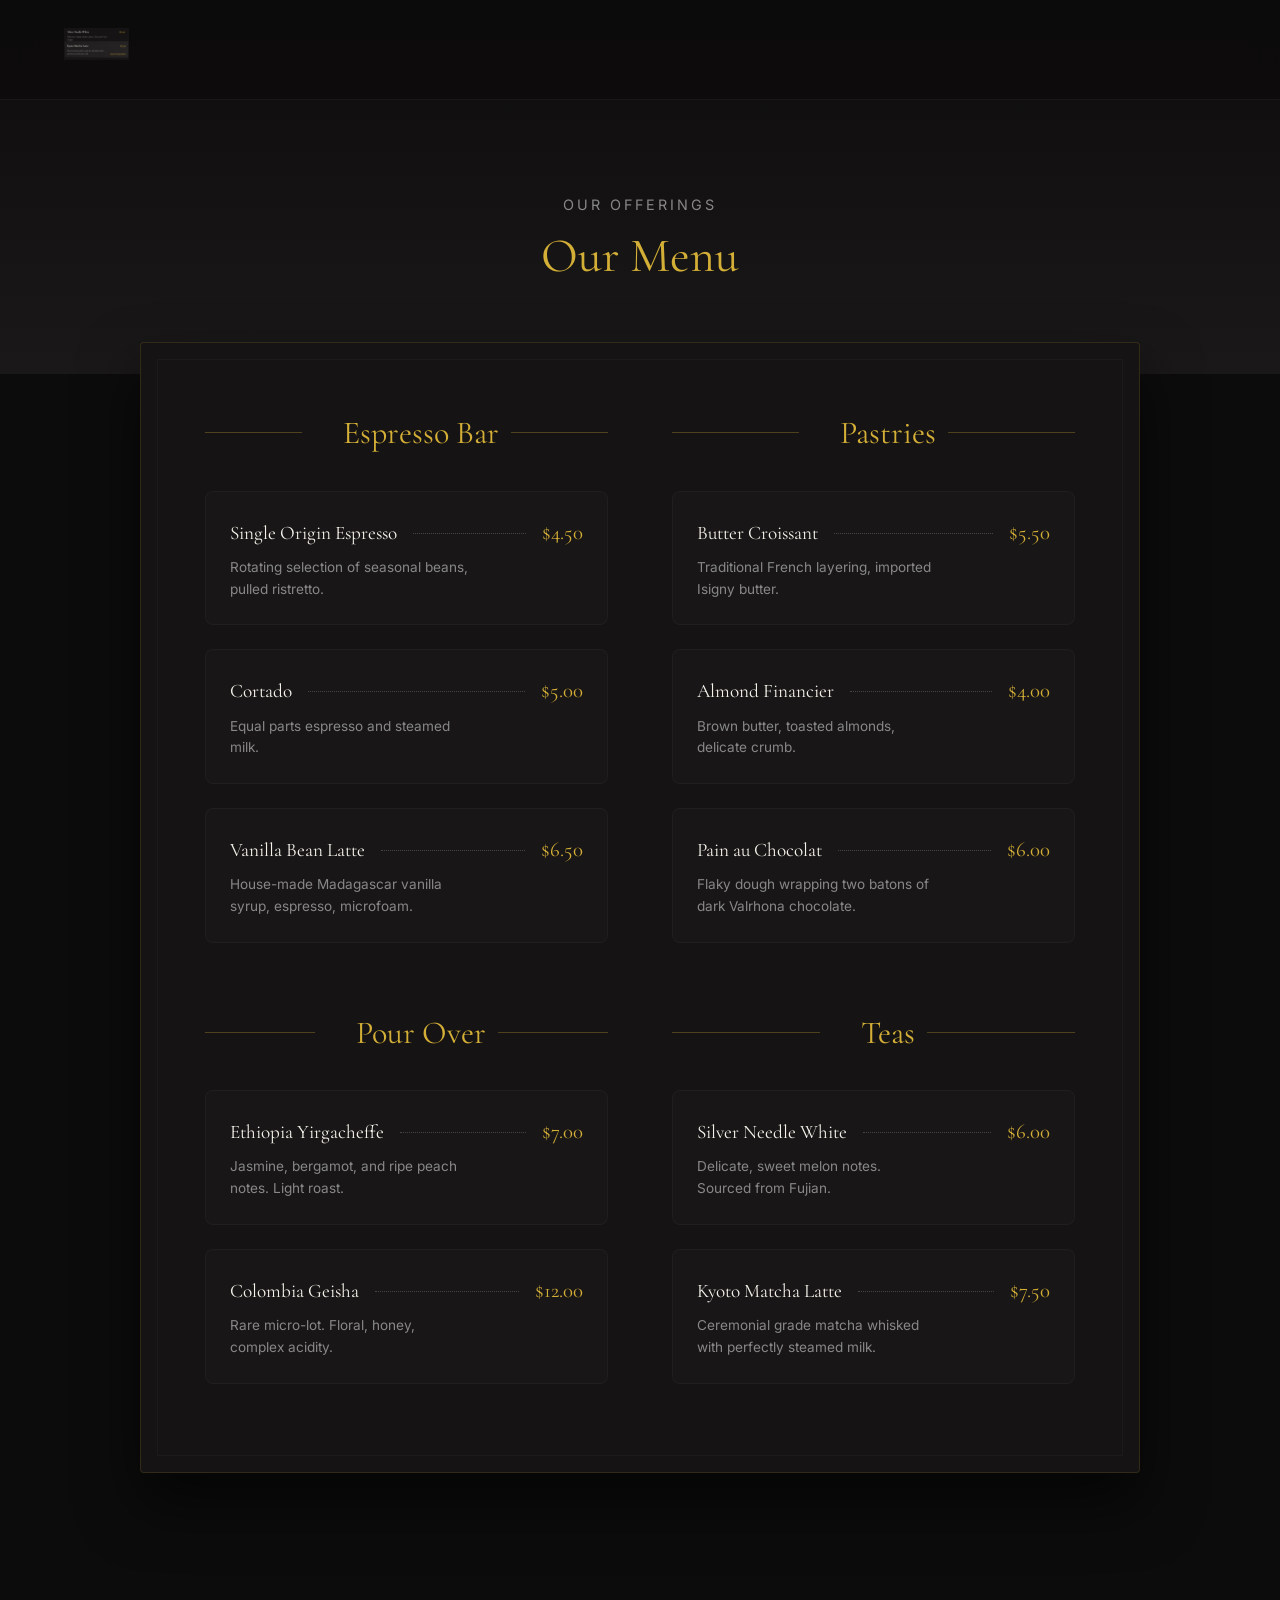
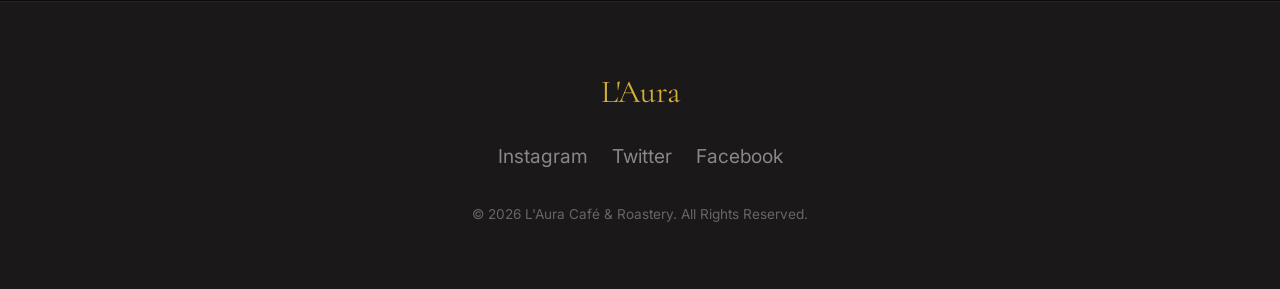
==== commit aab5de37: "UI: Add sun logo, disperse preloader, simplify gallery and navbar" ====
--- a/menu.html
+++ b/menu.html
@@ -205,14 +205,9 @@
 
     <nav id="navbar">
         <a href="index.html" class="logo flex items-center gap-2">
-            <i data-lucide="coffee" style="width:24px;height:24px;color:var(--color-accent);margin-right:6px;"></i>L'Aura
+            <img src="sun.png" alt="L'Aura" style="height: 32px;">
         </a>
-        <div class="nav-links">
-            <a href="index.html#hero">Home</a>
-            <a href="index.html#instagram-showcase">Instagram</a>
-            <a href="index.html#reach-wrap">Reach Us</a>
-        </div>
-        <button id="mobileToggle" aria-label="Toggle navigation">
+        <button id="mobileToggle" aria-label="Toggle navigation" style="display: none;">
             <i data-lucide="menu" style="width:24px;height:24px;"></i>
         </button>
     </nav>
--- a/style.css
+++ b/style.css
@@ -500,99 +500,6 @@
     width: 100%; height: 100%;
     object-fit: cover;
     display: block;
-    transform: scale(1.08);
-    transition: transform 0s;
-}
-
-.gallery-swiper .swiper-slide-active img {
-    animation: kenBurns 6s ease-out forwards;
-}
-
-@keyframes kenBurns {
-    from { transform: scale(1.08); }
-    to   { transform: scale(1.18); }
-}
-
-/* Rich gradient overlay */
-.gallery-slide-overlay {
-    position: absolute;
-    inset: 0;
-    background: linear-gradient(
-        to bottom,
-        rgba(13,12,12,0.15) 0%,
-        transparent 35%,
-        transparent 55%,
-        rgba(13,12,12,0.75) 100%
-    );
-    z-index: 1;
-    pointer-events: none;
-}
-
-/* Caption — slides up when active */
-.gallery-slide-caption {
-    position: absolute;
-    bottom: 0; left: 0; right: 0;
-    padding: 2rem 2rem 1.6rem;
-    z-index: 2;
-    pointer-events: none;
-    transform: translateY(8px);
-    opacity: 0;
-    transition: transform 0.6s 0.3s ease, opacity 0.6s 0.3s ease;
-}
-
-.swiper-slide-active .gallery-slide-caption {
-    transform: translateY(0);
-    opacity: 1;
-}
-
-.caption-label {
-    font-size: 0.72rem;
-    text-transform: uppercase;
-    letter-spacing: 3px;
-    color: var(--color-accent);
-    display: block;
-    margin-bottom: 0.25rem;
-}
-
-.caption-title {
-    font-family: var(--font-heading);
-    font-size: 1.8rem;
-    color: #fff;
-    font-style: italic;
-}
-
-/* Slide counter ── top-right corner */
-.gallery-counter {
-    position: absolute;
-    top: 1.5rem; right: 1.5rem;
-    z-index: 10;
-    display: flex;
-    align-items: baseline;
-    gap: 0.3rem;
-    background: rgba(13,12,12,0.55);
-    backdrop-filter: blur(6px);
-    padding: 0.4rem 0.8rem;
-    border-radius: 2px;
-    border: 1px solid rgba(212, 175, 55, 0.2);
-}
-
-.counter-current {
-    font-family: var(--font-heading);
-    font-size: 1.6rem;
-    color: var(--color-accent);
-    line-height: 1;
-}
-
-.counter-sep {
-    color: rgba(255,255,255,0.3);
-    font-size: 0.8rem;
-    margin: 0 0.1rem;
-}
-
-.counter-total {
-    font-size: 0.85rem;
-    color: rgba(255,255,255,0.45);
-    letter-spacing: 1px;
 }
 
 /* Swiper nav buttons — custom style */
@@ -620,21 +527,6 @@
 .gallery-swiper .swiper-pagination-bullet { background: rgba(255,255,255,0.4); opacity:1; width:8px; height:8px; }
 .gallery-swiper .swiper-pagination-bullet-active { background: var(--color-accent); width: 24px; border-radius: 4px; }
 
-/* Thumb strip */
-.gallery-thumbs { margin-top: 0.7rem; height: 88px; }
-.gallery-thumbs .swiper-slide {
-    opacity: 0.38;
-    cursor: pointer;
-    border-radius: 3px;
-    overflow: hidden;
-    border: 2px solid transparent;
-    transition: opacity 0.3s, border-color 0.3s;
-}
-.gallery-thumbs .swiper-slide-thumb-active {
-    opacity: 1;
-    border-color: var(--color-accent);
-}
-.gallery-thumbs img { width:100%; height:88px; object-fit:cover; display:block; }
 
 /* ── Contact & Map ──────────────────────────────────── */
 #reach-wrap {
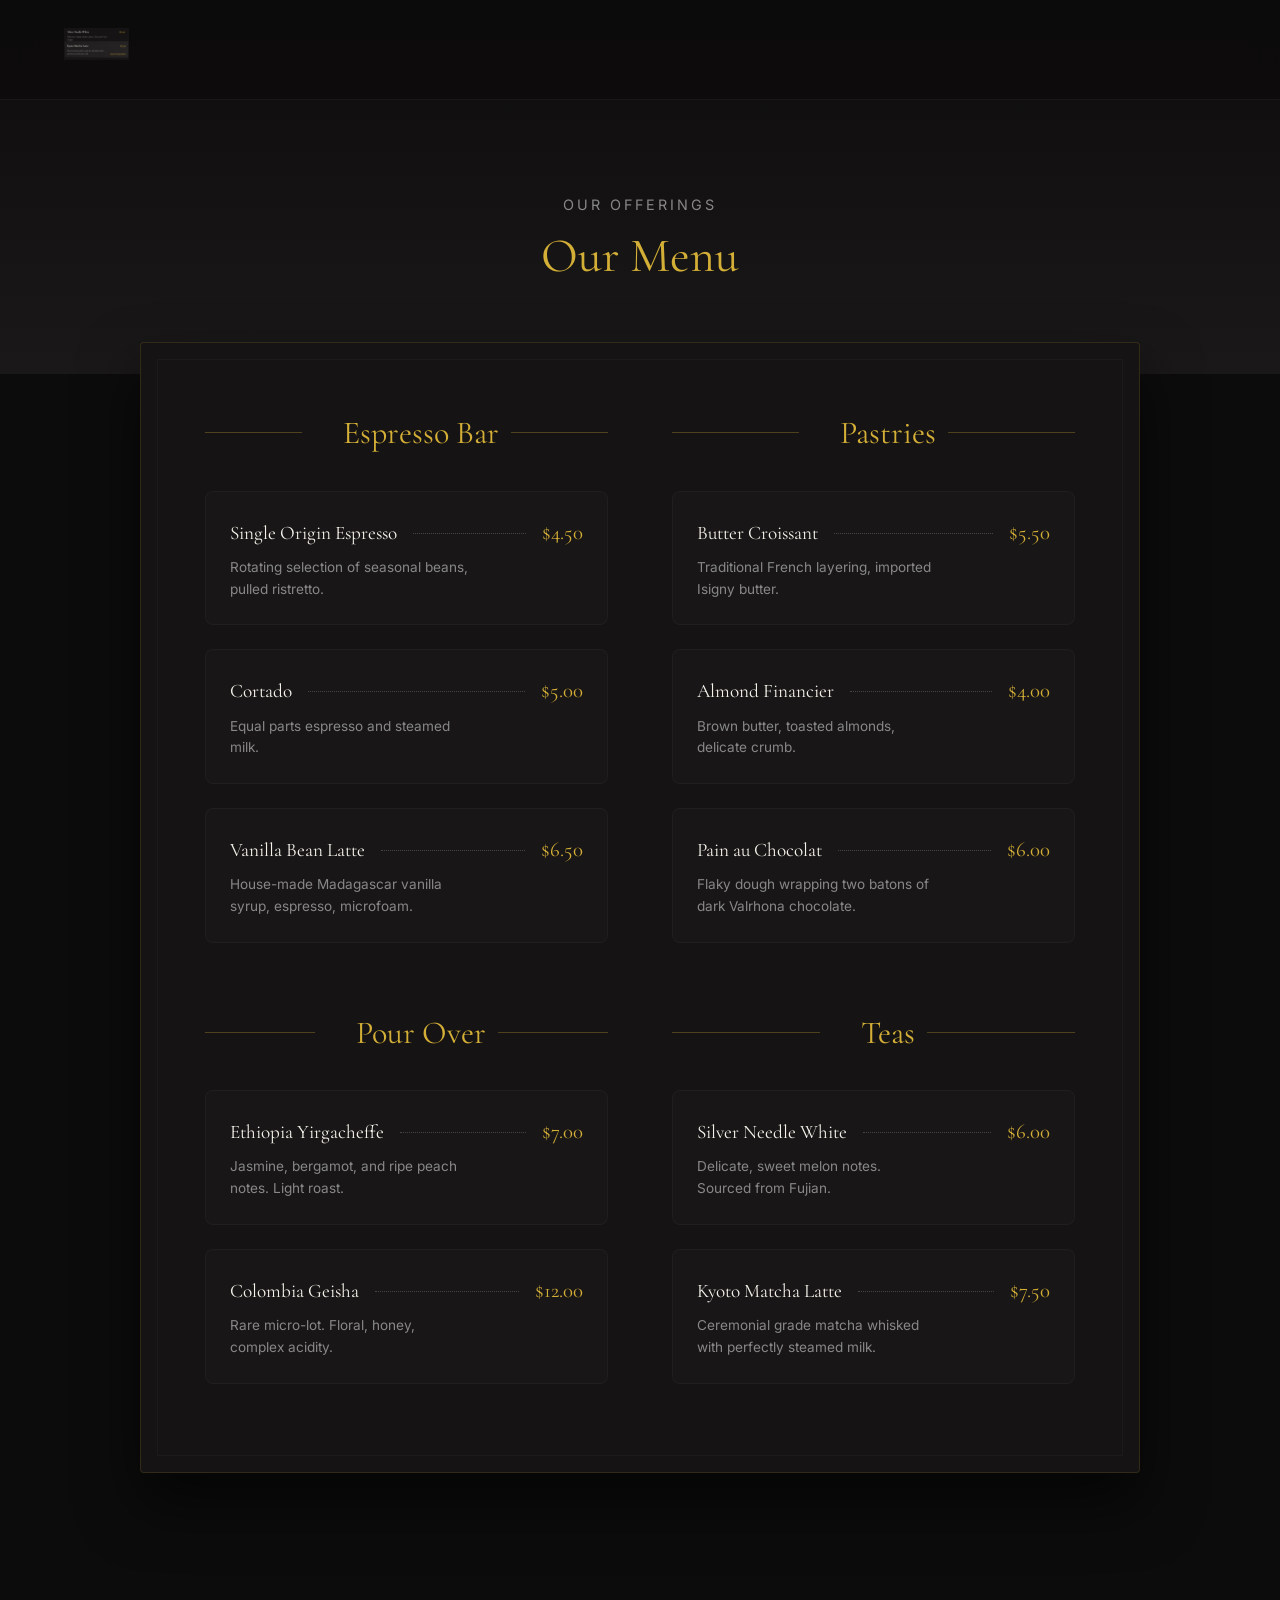
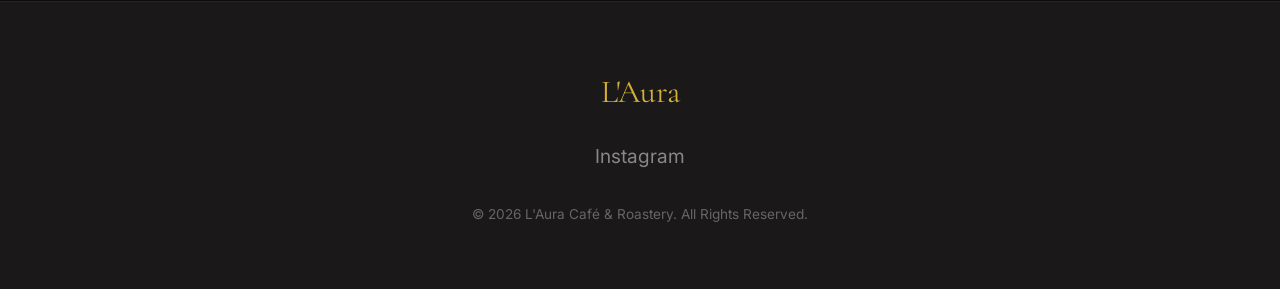
==== commit 9c7932c6: "UI: Add Elfsight Instagram widget to Instagram section" ====
--- a/menu.html
+++ b/menu.html
@@ -1,5 +1,6 @@
 <!DOCTYPE html>
 <html lang="en">
+
 <head>
     <meta charset="UTF-8">
     <meta name="viewport" content="width=device-width, initial-scale=1.0">
@@ -7,7 +8,9 @@
     <meta name="description" content="Explore our artisanal coffee and delicate pastry menu at L'Aura Café.">
     <link rel="preconnect" href="https://fonts.googleapis.com">
     <link rel="preconnect" href="https://fonts.gstatic.com" crossorigin>
-    <link href="https://fonts.googleapis.com/css2?family=Cormorant+Garamond:ital,wght@0,300;0,400;0,600;1,400&family=Inter:wght@300;400;500&display=swap" rel="stylesheet">
+    <link
+        href="https://fonts.googleapis.com/css2?family=Cormorant+Garamond:ital,wght@0,300;0,400;0,600;1,400&family=Inter:wght@300;400;500&display=swap"
+        rel="stylesheet">
     <!-- Tailwind CSS -->
     <script>tailwind.config = { corePlugins: { preflight: false }, theme: { extend: { colors: { gold: '#d4af37' } } } }</script>
     <script src="https://cdn.tailwindcss.com"></script>
@@ -39,7 +42,10 @@
         .menu-booklet::before {
             content: '';
             position: absolute;
-            top: 1rem; left: 1rem; right: 1rem; bottom: 1rem;
+            top: 1rem;
+            left: 1rem;
+            right: 1rem;
+            bottom: 1rem;
             border: 1px solid rgba(255, 255, 255, 0.03);
             pointer-events: none;
         }
@@ -85,8 +91,8 @@
             z-index: 1;
         }
 
-        .menu-item.clickable:hover { 
-            background: rgba(255, 255, 255, 0.04); 
+        .menu-item.clickable:hover {
+            background: rgba(255, 255, 255, 0.04);
             border-color: rgba(212, 175, 55, 0.2);
             z-index: 10;
         }
@@ -104,7 +110,9 @@
             transform: translateZ(20px);
         }
 
-        .menu-item.clickable:hover .click-hint { opacity: 1; }
+        .menu-item.clickable:hover .click-hint {
+            opacity: 1;
+        }
 
         .menu-item-header {
             display: flex;
@@ -122,14 +130,30 @@
             top: -5px;
         }
 
-        .menu-item-title { font-size: 1.2rem; color: var(--color-text); }
-        .menu-item-price { font-family: var(--font-heading); font-size: 1.3rem; color: var(--color-accent); }
-        .menu-item-desc { font-size: 0.85rem; color: #888; padding-right: 7rem; }
+        .menu-item-title {
+            font-size: 1.2rem;
+            color: var(--color-text);
+        }
+
+        .menu-item-price {
+            font-family: var(--font-heading);
+            font-size: 1.3rem;
+            color: var(--color-accent);
+        }
+
+        .menu-item-desc {
+            font-size: 0.85rem;
+            color: #888;
+            padding-right: 7rem;
+        }
 
         /* Modal */
         .modal-overlay {
-            position: fixed; top: 0; left: 0;
-            width: 100%; height: 100%;
+            position: fixed;
+            top: 0;
+            left: 0;
+            width: 100%;
+            height: 100%;
             background: rgba(0, 0, 0, 0.8);
             backdrop-filter: blur(8px);
             -webkit-backdrop-filter: blur(8px);
@@ -140,7 +164,10 @@
             opacity: 0;
             transition: opacity 0.4s ease;
         }
-        .modal-overlay.show { opacity: 1; }
+
+        .modal-overlay.show {
+            opacity: 1;
+        }
 
         .modal-content {
             background: var(--color-secondary);
@@ -155,14 +182,23 @@
             box-shadow: 0 25px 50px -12px rgba(0, 0, 0, 0.5);
         }
 
-        .modal-overlay.show .modal-content { transform: translateY(0) scale(1); }
+        .modal-overlay.show .modal-content {
+            transform: translateY(0) scale(1);
+        }
 
         .close-modal {
-            position: absolute; top: 1rem; right: 1.5rem;
-            font-size: 2rem; color: #888; cursor: pointer;
+            position: absolute;
+            top: 1rem;
+            right: 1.5rem;
+            font-size: 2rem;
+            color: #888;
+            cursor: pointer;
             transition: var(--transition);
         }
-        .close-modal:hover { color: var(--color-text); }
+
+        .close-modal:hover {
+            color: var(--color-text);
+        }
 
         .modal-title {
             font-size: 2rem;
@@ -172,7 +208,11 @@
             border-bottom: 1px solid rgba(255, 255, 255, 0.05);
         }
 
-        .nutrition-grid { display: grid; grid-template-columns: 1fr; gap: 1rem; }
+        .nutrition-grid {
+            display: grid;
+            grid-template-columns: 1fr;
+            gap: 1rem;
+        }
 
         .nutrition-item {
             display: flex;
@@ -181,7 +221,10 @@
             padding: 0.8rem 0;
             border-bottom: 1px dashed rgba(255, 255, 255, 0.1);
         }
-        .nutrition-item:last-child { border-bottom: none; }
+
+        .nutrition-item:last-child {
+            border-bottom: none;
+        }
 
         .nutrition-label {
             color: #aaa;
@@ -192,15 +235,32 @@
             align-items: center;
             gap: 0.5rem;
         }
-        .nutrition-label svg { width: 14px; height: 14px; color: var(--color-accent); opacity: 0.8; }
-        .nutrition-value { color: var(--color-text); font-weight: 500; }
+
+        .nutrition-label svg {
+            width: 14px;
+            height: 14px;
+            color: var(--color-accent);
+            opacity: 0.8;
+        }
+
+        .nutrition-value {
+            color: var(--color-text);
+            font-weight: 500;
+        }
 
         @media (max-width: 768px) {
-            .menu-grid { grid-template-columns: 1fr; gap: 2rem; }
-            .menu-booklet { padding: 2rem; }
+            .menu-grid {
+                grid-template-columns: 1fr;
+                gap: 2rem;
+            }
+
+            .menu-booklet {
+                padding: 2rem;
+            }
         }
     </style>
 </head>
+
 <body>
 
     <nav id="navbar">
@@ -226,7 +286,11 @@
                     Espresso Bar
                 </h3>
 
-                <div class="menu-item clickable" data-tilt data-tilt-max="5" data-tilt-scale="1.02" data-tilt-glare="true" data-tilt-max-glare="0.2" data-image="https://images.unsplash.com/photo-1510591509098-f4fdc6d0ff04?q=80&w=800&auto=format&fit=crop" data-calories="5 kcal" data-macros="0g P / 1g C / 0g F" data-allergens="None" data-aos="fade-up" data-aos-delay="0">
+                <div class="menu-item clickable" data-tilt data-tilt-max="5" data-tilt-scale="1.02"
+                    data-tilt-glare="true" data-tilt-max-glare="0.2"
+                    data-image="https://images.unsplash.com/photo-1510591509098-f4fdc6d0ff04?q=80&w=800&auto=format&fit=crop"
+                    data-calories="5 kcal" data-macros="0g P / 1g C / 0g F" data-allergens="None" data-aos="fade-up"
+                    data-aos-delay="0">
                     <div class="menu-item-header">
                         <h4 class="menu-item-title">Single Origin Espresso</h4>
                         <div class="dots"></div>
@@ -236,7 +300,11 @@
                     <span class="click-hint">Nutrition Info</span>
                 </div>
 
-                <div class="menu-item clickable" data-tilt data-tilt-max="5" data-tilt-scale="1.02" data-tilt-glare="true" data-tilt-max-glare="0.2" data-image="https://images.unsplash.com/photo-1534687941688-1b0fb600c02c?q=80&w=800&auto=format&fit=crop" data-calories="120 kcal" data-macros="6g P / 9g C / 7g F" data-allergens="Dairy (Milk)" data-aos="fade-up" data-aos-delay="80">
+                <div class="menu-item clickable" data-tilt data-tilt-max="5" data-tilt-scale="1.02"
+                    data-tilt-glare="true" data-tilt-max-glare="0.2"
+                    data-image="https://images.unsplash.com/photo-1534687941688-1b0fb600c02c?q=80&w=800&auto=format&fit=crop"
+                    data-calories="120 kcal" data-macros="6g P / 9g C / 7g F" data-allergens="Dairy (Milk)"
+                    data-aos="fade-up" data-aos-delay="80">
                     <div class="menu-item-header">
                         <h4 class="menu-item-title">Cortado</h4>
                         <div class="dots"></div>
@@ -246,7 +314,11 @@
                     <span class="click-hint">Nutrition Info</span>
                 </div>
 
-                <div class="menu-item clickable" data-tilt data-tilt-max="5" data-tilt-scale="1.02" data-tilt-glare="true" data-tilt-max-glare="0.2" data-image="https://images.unsplash.com/photo-1572442388796-11668a67e53d?q=80&w=800&auto=format&fit=crop" data-calories="250 kcal" data-macros="10g P / 35g C / 8g F" data-allergens="Dairy (Milk)" data-aos="fade-up" data-aos-delay="160">
+                <div class="menu-item clickable" data-tilt data-tilt-max="5" data-tilt-scale="1.02"
+                    data-tilt-glare="true" data-tilt-max-glare="0.2"
+                    data-image="https://images.unsplash.com/photo-1572442388796-11668a67e53d?q=80&w=800&auto=format&fit=crop"
+                    data-calories="250 kcal" data-macros="10g P / 35g C / 8g F" data-allergens="Dairy (Milk)"
+                    data-aos="fade-up" data-aos-delay="160">
                     <div class="menu-item-header">
                         <h4 class="menu-item-title">Vanilla Bean Latte</h4>
                         <div class="dots"></div>
@@ -261,7 +333,11 @@
                     Pour Over
                 </h3>
 
-                <div class="menu-item clickable" data-tilt data-tilt-max="5" data-tilt-scale="1.02" data-tilt-glare="true" data-tilt-max-glare="0.2" data-image="https://images.unsplash.com/photo-1497935586351-b67a49e012bf?q=80&w=800&auto=format&fit=crop" data-calories="2 kcal" data-macros="0g P / 0g C / 0g F" data-allergens="None" data-aos="fade-up" data-aos-delay="0">
+                <div class="menu-item clickable" data-tilt data-tilt-max="5" data-tilt-scale="1.02"
+                    data-tilt-glare="true" data-tilt-max-glare="0.2"
+                    data-image="https://images.unsplash.com/photo-1497935586351-b67a49e012bf?q=80&w=800&auto=format&fit=crop"
+                    data-calories="2 kcal" data-macros="0g P / 0g C / 0g F" data-allergens="None" data-aos="fade-up"
+                    data-aos-delay="0">
                     <div class="menu-item-header">
                         <h4 class="menu-item-title">Ethiopia Yirgacheffe</h4>
                         <div class="dots"></div>
@@ -271,7 +347,11 @@
                     <span class="click-hint">Nutrition Info</span>
                 </div>
 
-                <div class="menu-item clickable" data-tilt data-tilt-max="5" data-tilt-scale="1.02" data-tilt-glare="true" data-tilt-max-glare="0.2" data-image="https://images.unsplash.com/photo-1541167760496-1628856ab772?q=80&w=800&auto=format&fit=crop" data-calories="2 kcal" data-macros="0g P / 0g C / 0g F" data-allergens="None" data-aos="fade-up" data-aos-delay="80">
+                <div class="menu-item clickable" data-tilt data-tilt-max="5" data-tilt-scale="1.02"
+                    data-tilt-glare="true" data-tilt-max-glare="0.2"
+                    data-image="https://images.unsplash.com/photo-1541167760496-1628856ab772?q=80&w=800&auto=format&fit=crop"
+                    data-calories="2 kcal" data-macros="0g P / 0g C / 0g F" data-allergens="None" data-aos="fade-up"
+                    data-aos-delay="80">
                     <div class="menu-item-header">
                         <h4 class="menu-item-title">Colombia Geisha</h4>
                         <div class="dots"></div>
@@ -289,7 +369,11 @@
                     Pastries
                 </h3>
 
-                <div class="menu-item clickable" data-tilt data-tilt-max="5" data-tilt-scale="1.02" data-tilt-glare="true" data-tilt-max-glare="0.2" data-image="https://images.unsplash.com/photo-1555507036-ab1f4038808a?q=80&w=800&auto=format&fit=crop" data-calories="340 kcal" data-macros="6g P / 38g C / 18g F" data-allergens="Gluten, Dairy, Eggs" data-aos="fade-up" data-aos-delay="0">
+                <div class="menu-item clickable" data-tilt data-tilt-max="5" data-tilt-scale="1.02"
+                    data-tilt-glare="true" data-tilt-max-glare="0.2"
+                    data-image="https://images.unsplash.com/photo-1555507036-ab1f4038808a?q=80&w=800&auto=format&fit=crop"
+                    data-calories="340 kcal" data-macros="6g P / 38g C / 18g F" data-allergens="Gluten, Dairy, Eggs"
+                    data-aos="fade-up" data-aos-delay="0">
                     <div class="menu-item-header">
                         <h4 class="menu-item-title">Butter Croissant</h4>
                         <div class="dots"></div>
@@ -299,7 +383,11 @@
                     <span class="click-hint">Nutrition Info</span>
                 </div>
 
-                <div class="menu-item clickable" data-tilt data-tilt-max="5" data-tilt-scale="1.02" data-tilt-glare="true" data-tilt-max-glare="0.2" data-image="https://images.unsplash.com/photo-1621236378699-8597fc6a05b4?q=80&w=800&auto=format&fit=crop" data-calories="290 kcal" data-macros="7g P / 28g C / 16g F" data-allergens="Tree Nuts (Almond), Gluten, Dairy, Eggs" data-aos="fade-up" data-aos-delay="80">
+                <div class="menu-item clickable" data-tilt data-tilt-max="5" data-tilt-scale="1.02"
+                    data-tilt-glare="true" data-tilt-max-glare="0.2"
+                    data-image="https://images.unsplash.com/photo-1621236378699-8597fc6a05b4?q=80&w=800&auto=format&fit=crop"
+                    data-calories="290 kcal" data-macros="7g P / 28g C / 16g F"
+                    data-allergens="Tree Nuts (Almond), Gluten, Dairy, Eggs" data-aos="fade-up" data-aos-delay="80">
                     <div class="menu-item-header">
                         <h4 class="menu-item-title">Almond Financier</h4>
                         <div class="dots"></div>
@@ -309,7 +397,11 @@
                     <span class="click-hint">Nutrition Info</span>
                 </div>
 
-                <div class="menu-item clickable" data-tilt data-tilt-max="5" data-tilt-scale="1.02" data-tilt-glare="true" data-tilt-max-glare="0.2" data-image="https://images.unsplash.com/photo-1608198093002-ad4e005484ec?q=80&w=800&auto=format&fit=crop" data-calories="420 kcal" data-macros="5g P / 52g C / 22g F" data-allergens="Gluten, Dairy, Eggs, Soy" data-aos="fade-up" data-aos-delay="160">
+                <div class="menu-item clickable" data-tilt data-tilt-max="5" data-tilt-scale="1.02"
+                    data-tilt-glare="true" data-tilt-max-glare="0.2"
+                    data-image="https://images.unsplash.com/photo-1608198093002-ad4e005484ec?q=80&w=800&auto=format&fit=crop"
+                    data-calories="420 kcal" data-macros="5g P / 52g C / 22g F"
+                    data-allergens="Gluten, Dairy, Eggs, Soy" data-aos="fade-up" data-aos-delay="160">
                     <div class="menu-item-header">
                         <h4 class="menu-item-title">Pain au Chocolat</h4>
                         <div class="dots"></div>
@@ -324,7 +416,11 @@
                     Teas
                 </h3>
 
-                <div class="menu-item clickable" data-tilt data-tilt-max="5" data-tilt-scale="1.02" data-tilt-glare="true" data-tilt-max-glare="0.2" data-image="https://images.unsplash.com/photo-1576092762791-dd9e2220afa1?q=80&w=800&auto=format&fit=crop" data-calories="0 kcal" data-macros="0g P / 0g C / 0g F" data-allergens="None" data-aos="fade-up" data-aos-delay="0">
+                <div class="menu-item clickable" data-tilt data-tilt-max="5" data-tilt-scale="1.02"
+                    data-tilt-glare="true" data-tilt-max-glare="0.2"
+                    data-image="https://images.unsplash.com/photo-1576092762791-dd9e2220afa1?q=80&w=800&auto=format&fit=crop"
+                    data-calories="0 kcal" data-macros="0g P / 0g C / 0g F" data-allergens="None" data-aos="fade-up"
+                    data-aos-delay="0">
                     <div class="menu-item-header">
                         <h4 class="menu-item-title">Silver Needle White</h4>
                         <div class="dots"></div>
@@ -334,7 +430,11 @@
                     <span class="click-hint">Nutrition Info</span>
                 </div>
 
-                <div class="menu-item clickable" data-tilt data-tilt-max="5" data-tilt-scale="1.02" data-tilt-glare="true" data-tilt-max-glare="0.2" data-image="https://images.unsplash.com/photo-1582782500057-046637b55f1f?q=80&w=800&auto=format&fit=crop" data-calories="180 kcal" data-macros="5g P / 22g C / 6g F" data-allergens="Dairy (if standard milk)" data-aos="fade-up" data-aos-delay="80">
+                <div class="menu-item clickable" data-tilt data-tilt-max="5" data-tilt-scale="1.02"
+                    data-tilt-glare="true" data-tilt-max-glare="0.2"
+                    data-image="https://images.unsplash.com/photo-1582782500057-046637b55f1f?q=80&w=800&auto=format&fit=crop"
+                    data-calories="180 kcal" data-macros="5g P / 22g C / 6g F" data-allergens="Dairy (if standard milk)"
+                    data-aos="fade-up" data-aos-delay="80">
                     <div class="menu-item-header">
                         <h4 class="menu-item-title">Kyoto Matcha Latte</h4>
                         <div class="dots"></div>
@@ -350,8 +450,10 @@
     <!-- Nutrition Modal -->
     <div class="modal-overlay" id="nutrition-modal">
         <div class="modal-content" style="padding: 0; overflow: hidden;">
-            <span class="close-modal" style="z-index: 10; background: rgba(0,0,0,0.6); width: 36px; height: 36px; border-radius: 50%; display: flex; justify-content: center; align-items: center; color: white;">&times;</span>
-            <img id="modal-image" src="" alt="Menu item" style="width: 100%; height: 280px; object-fit: cover; border-bottom: 1px solid rgba(212,175,55,0.2);">
+            <span class="close-modal"
+                style="z-index: 10; background: rgba(0,0,0,0.6); width: 36px; height: 36px; border-radius: 50%; display: flex; justify-content: center; align-items: center; color: white;">&times;</span>
+            <img id="modal-image" src="" alt="Menu item"
+                style="width: 100%; height: 280px; object-fit: cover; border-bottom: 1px solid rgba(212,175,55,0.2);">
             <div style="padding: 2.5rem 3rem 3rem;">
                 <h2 class="modal-title" id="modal-title" style="margin-top: 0;">Item Name</h2>
                 <div class="nutrition-grid">
@@ -381,9 +483,7 @@
     <footer>
         <div class="footer-logo">L'Aura</div>
         <div class="social-links">
-            <a href="https://www.instagram.com/chinsusea/" target="_blank">Instagram</a>
-            <a href="https://twitter.com/L_Aura_Cafe" target="_blank">Twitter</a>
-            <a href="https://www.facebook.com/suraseachin/?locale=th_TH" target="_blank">Facebook</a>
+            <a href="https://www.instagram.com/kamaricoffeee/" target="_blank">Instagram</a>
         </div>
         <p class="copyright">&copy; 2026 L'Aura Café &amp; Roastery. All Rights Reserved.</p>
     </footer>
@@ -396,4 +496,5 @@
     <script src="https://unpkg.com/rough-notation/lib/rough-notation.iife.js"></script>
     <script src="script.js"></script>
 </body>
+
 </html>
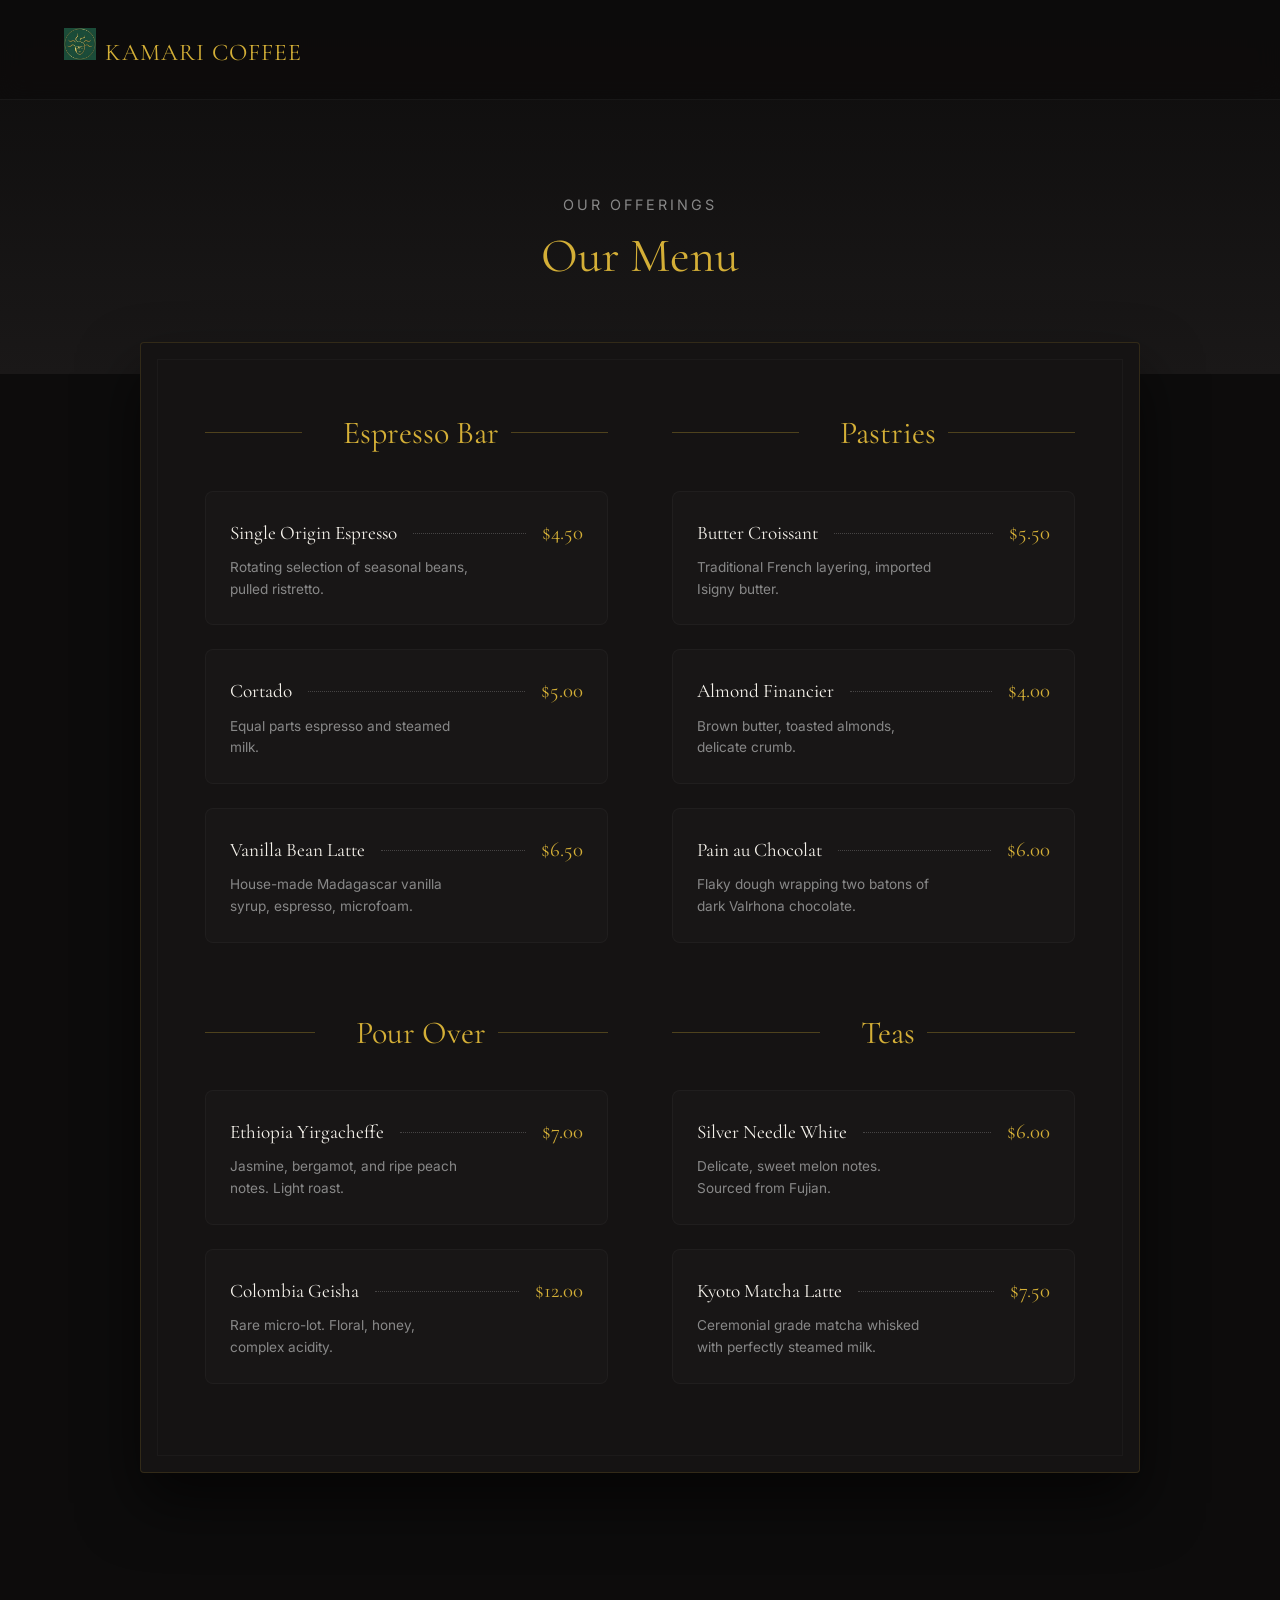
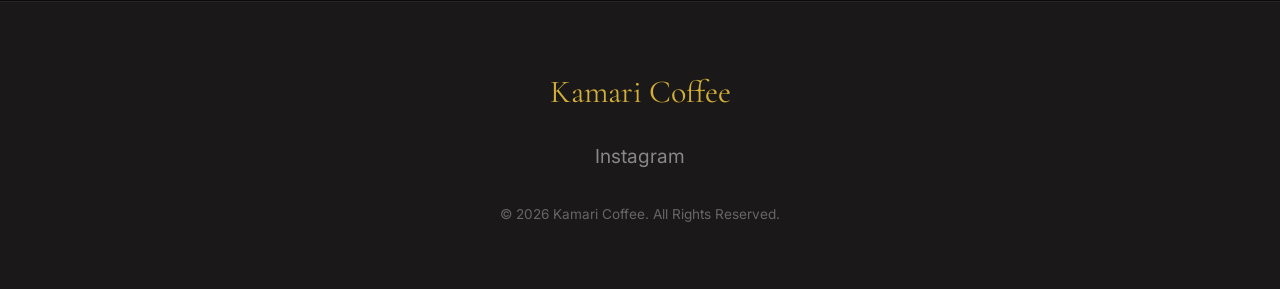
==== commit f8df50a7: "UI: Add Kamari Coffee text to navbars and footers" ====
--- a/menu.html
+++ b/menu.html
@@ -265,7 +265,8 @@
 
     <nav id="navbar">
         <a href="index.html" class="logo flex items-center gap-2">
-            <img src="sun.png" alt="L'Aura" style="height: 32px;">
+            <img src="sun.png" alt="Kamari Coffee" style="height: 32px;">
+            <span style="color: var(--color-accent); font-family: var(--font-heading); font-size: 1.5rem; letter-spacing: 1px;">Kamari Coffee</span>
         </a>
         <button id="mobileToggle" aria-label="Toggle navigation" style="display: none;">
             <i data-lucide="menu" style="width:24px;height:24px;"></i>
@@ -481,11 +482,11 @@
     </div>
 
     <footer>
-        <div class="footer-logo">L'Aura</div>
+        <div class="footer-logo">Kamari Coffee</div>
         <div class="social-links">
             <a href="https://www.instagram.com/kamaricoffeee/" target="_blank">Instagram</a>
         </div>
-        <p class="copyright">&copy; 2026 L'Aura Café &amp; Roastery. All Rights Reserved.</p>
+        <p class="copyright">&copy; 2026 Kamari Coffee. All Rights Reserved.</p>
     </footer>
 
     <script src="https://cdn.jsdelivr.net/npm/swiper@11/swiper-bundle.min.js"></script>
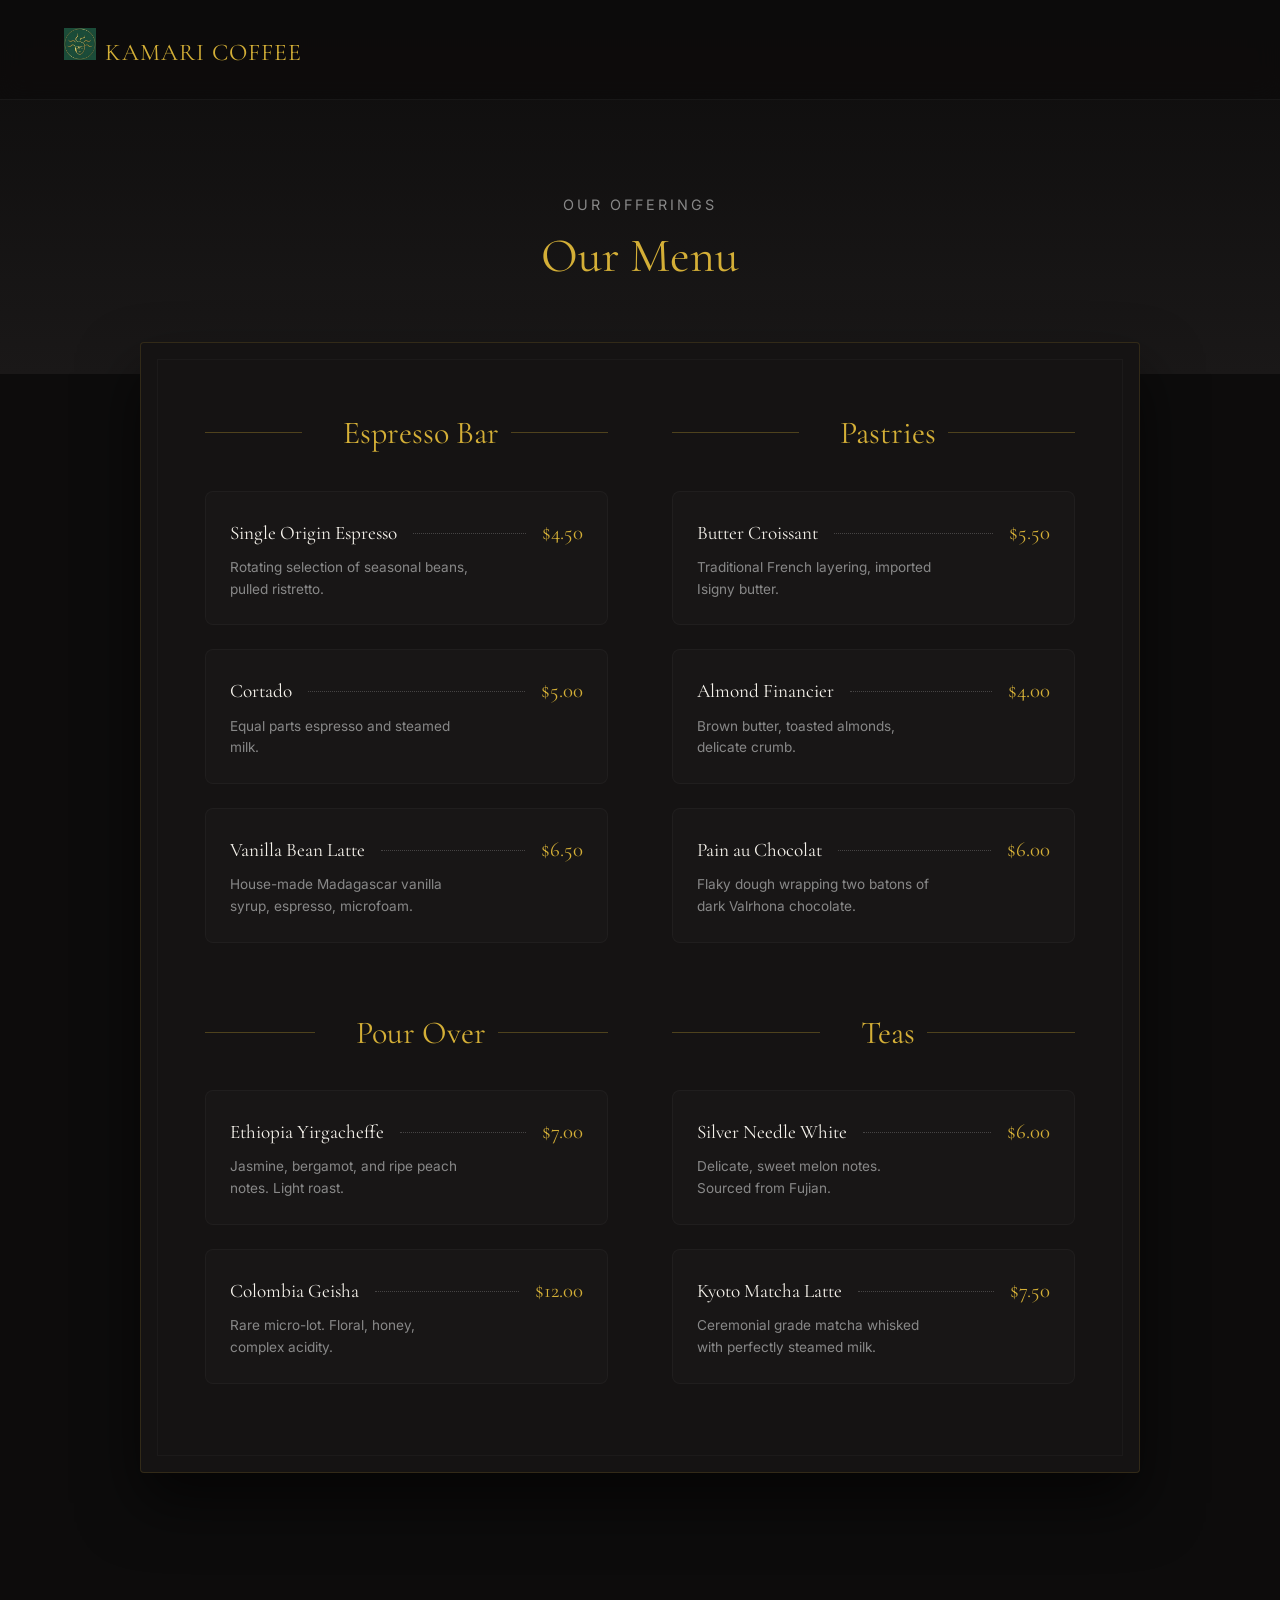
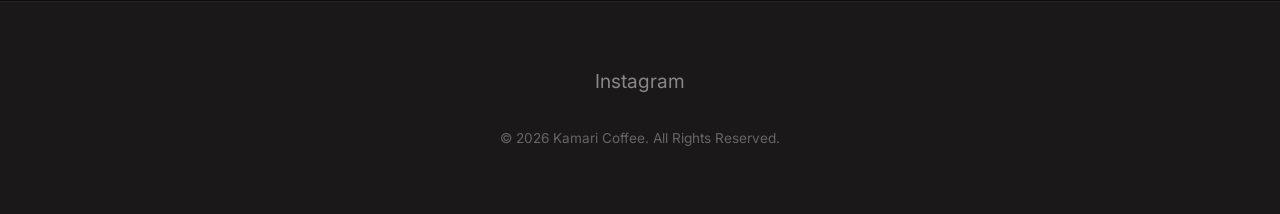
==== commit c00aa80f: "UI: Remove redundant footer logo across all pages" ====
--- a/menu.html
+++ b/menu.html
@@ -482,7 +482,6 @@
     </div>
 
     <footer>
-        <div class="footer-logo">Kamari Coffee</div>
         <div class="social-links">
             <a href="https://www.instagram.com/kamaricoffeee/" target="_blank">Instagram</a>
         </div>
